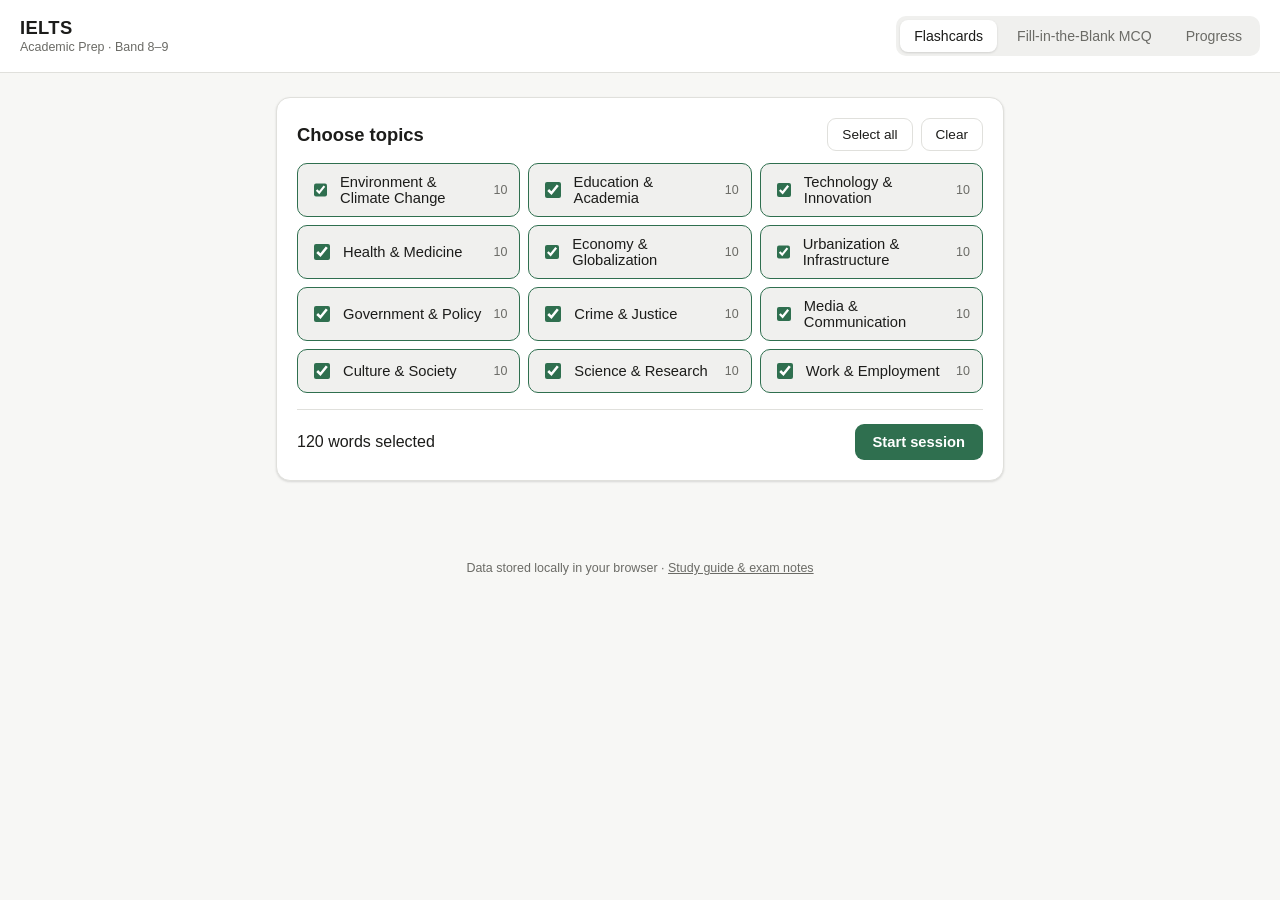
==== index.html @ 0ecea9d6 "Basic structure" ====
<!DOCTYPE html>
<html lang="en">
<head>
<meta charset="UTF-8" />
<meta name="viewport" content="width=device-width, initial-scale=1.0" />
<title>IELTS Academic Prep — Vocabulary &amp; MCQ Trainer</title>
<meta name="description" content="Flashcards and fill-in-the-blank MCQ practice for IELTS Academic vocabulary (Band 8-9)." />
<link rel="stylesheet" href="style.css" />
</head>
<body>
  <header class="topbar">
    <div class="brand">
      <span class="brand-mark">IELTS</span>
      <span class="brand-sub">Academic Prep · Band 8&ndash;9</span>
    </div>
    <nav class="mode-switch" role="tablist" aria-label="Study mode">
      <button class="mode-btn active" data-mode="flashcards" role="tab" aria-selected="true">Flashcards</button>
      <button class="mode-btn" data-mode="mcq" role="tab" aria-selected="false">Fill-in-the-Blank MCQ</button>
      <button class="mode-btn" data-mode="stats" role="tab" aria-selected="false">Progress</button>
    </nav>
  </header>

  <main id="app">

    <!-- ============ DECK PICKER (shared) ============ -->
    <section id="deck-picker" class="panel">
      <div class="panel-head">
        <h2>Choose topics</h2>
        <div class="deck-actions">
          <button id="select-all-topics" class="ghost-btn">Select all</button>
          <button id="select-none-topics" class="ghost-btn">Clear</button>
        </div>
      </div>
      <div id="topic-list" class="topic-list"></div>
      <div class="deck-summary">
        <span id="deck-count">0 words selected</span>
        <button id="start-session" class="primary-btn">Start session</button>
      </div>
    </section>

    <!-- ============ FLASHCARD MODE ============ -->
    <section id="flashcard-view" class="panel hidden">
      <div class="session-bar">
        <span id="fc-progress"></span>
        <button class="ghost-btn" id="fc-restart">Change topics</button>
      </div>
      <div class="card-stage">
        <div id="flashcard" class="flashcard" tabindex="0">
          <div class="flashcard-inner">
            <div class="flashcard-face flashcard-front">
              <span class="pos-tag" id="fc-pos"></span>
              <div class="fc-word" id="fc-word"></div>
              <span class="hint">Click card or press space to flip</span>
            </div>
            <div class="flashcard-face flashcard-back">
              <div class="fc-def" id="fc-def"></div>
              <div class="fc-example" id="fc-example"></div>
              <div class="fc-syn" id="fc-syn"></div>
            </div>
          </div>
        </div>
      </div>
      <div class="fc-controls">
        <button id="fc-dont-know" class="answer-btn wrong">✗ Still learning</button>
        <button id="fc-know" class="answer-btn right">✓ Knew it</button>
      </div>
    </section>

    <!-- ============ MCQ MODE ============ -->
    <section id="mcq-view" class="panel hidden">
      <div class="session-bar">
        <span id="mcq-progress"></span>
        <span id="mcq-score"></span>
        <button class="ghost-btn" id="mcq-restart">Change topics</button>
      </div>
      <div class="mcq-stage">
        <p class="mcq-sentence" id="mcq-sentence"></p>
        <div id="mcq-options" class="mcq-options"></div>
        <div id="mcq-feedback" class="mcq-feedback hidden"></div>
      </div>
      <div class="mcq-controls">
        <button id="mcq-next" class="primary-btn hidden">Next question →</button>
      </div>
    </section>

    <!-- ============ STATS ============ -->
    <section id="stats-view" class="panel hidden">
      <h2>Your progress</h2>
      <div id="stats-overall" class="stats-overall"></div>
      <div id="stats-topics" class="stats-topics"></div>
      <button id="reset-progress" class="ghost-btn danger">Reset all progress</button>
    </section>

    <section id="session-end" class="panel hidden">
      <h2>Session complete 🎉</h2>
      <p id="session-summary"></p>
      <button id="session-again" class="primary-btn">Study again</button>
    </section>

  </main>

  <footer class="footer">
    <span>Data stored locally in your browser · <a href="README.md">Study guide &amp; exam notes</a></span>
  </footer>

<script src="data/vocab.js"></script>
<script src="app.js"></script>
</body>
</html>
---- style.css ----
:root {
  --bg: #f7f7f5;
  --surface: #ffffff;
  --surface-2: #f0f0ee;
  --border: #e0e0dc;
  --text: #1c1c1a;
  --text-dim: #6b6b66;
  --accent: #2f6f4f;
  --accent-contrast: #ffffff;
  --wrong: #b34242;
  --right: #2f6f4f;
  --shadow: 0 1px 3px rgba(0,0,0,0.08), 0 1px 2px rgba(0,0,0,0.06);
}

@media (prefers-color-scheme: dark) {
  :root {
    --bg: #16171a;
    --surface: #1f2023;
    --surface-2: #26282c;
    --border: #34363a;
    --text: #eaeaea;
    --text-dim: #9a9a9a;
    --accent: #5fbf8b;
    --accent-contrast: #0d1410;
    --wrong: #e07a7a;
    --right: #5fbf8b;
    --shadow: 0 1px 3px rgba(0,0,0,0.4), 0 1px 2px rgba(0,0,0,0.3);
  }
}

* { box-sizing: border-box; }

html, body {
  margin: 0;
  padding: 0;
  background: var(--bg);
  color: var(--text);
  font-family: -apple-system, BlinkMacSystemFont, "Segoe UI", Roboto, Helvetica, Arial, sans-serif;
}

.hidden { display: none !important; }

.topbar {
  display: flex;
  flex-wrap: wrap;
  align-items: center;
  justify-content: space-between;
  gap: 12px;
  padding: 16px 20px;
  border-bottom: 1px solid var(--border);
  background: var(--surface);
  position: sticky;
  top: 0;
  z-index: 10;
}

.brand { display: flex; flex-direction: column; line-height: 1.2; }
.brand-mark { font-weight: 700; font-size: 1.15rem; letter-spacing: 0.02em; }
.brand-sub { font-size: 0.78rem; color: var(--text-dim); }

.mode-switch {
  display: flex;
  gap: 6px;
  background: var(--surface-2);
  padding: 4px;
  border-radius: 10px;
}

.mode-btn {
  border: none;
  background: transparent;
  color: var(--text-dim);
  padding: 8px 14px;
  border-radius: 8px;
  font-size: 0.88rem;
  cursor: pointer;
  font-weight: 500;
}

.mode-btn.active {
  background: var(--surface);
  color: var(--text);
  box-shadow: var(--shadow);
}

#app {
  max-width: 760px;
  margin: 0 auto;
  padding: 24px 16px 60px;
}

.panel {
  background: var(--surface);
  border: 1px solid var(--border);
  border-radius: 14px;
  padding: 20px;
  box-shadow: var(--shadow);
}

.panel-head {
  display: flex;
  justify-content: space-between;
  align-items: center;
  margin-bottom: 12px;
  flex-wrap: wrap;
  gap: 10px;
}

.panel h2 { margin: 0; font-size: 1.15rem; }

.deck-actions { display: flex; gap: 8px; }

.topic-list {
  display: grid;
  grid-template-columns: repeat(auto-fill, minmax(220px, 1fr));
  gap: 8px;
  margin-bottom: 16px;
}

.topic-item {
  display: flex;
  align-items: center;
  gap: 10px;
  padding: 10px 12px;
  background: var(--surface-2);
  border-radius: 10px;
  cursor: pointer;
  border: 1px solid transparent;
}

.topic-item.checked { border-color: var(--accent); }

.topic-item input { accent-color: var(--accent); width: 16px; height: 16px; }

.topic-name { font-weight: 500; font-size: 0.92rem; }
.topic-count { color: var(--text-dim); font-size: 0.78rem; margin-left: auto; }

.deck-summary {
  display: flex;
  justify-content: space-between;
  align-items: center;
  border-top: 1px solid var(--border);
  padding-top: 14px;
  flex-wrap: wrap;
  gap: 10px;
}

button { font-family: inherit; }

.primary-btn {
  background: var(--accent);
  color: var(--accent-contrast);
  border: none;
  padding: 10px 18px;
  border-radius: 9px;
  font-weight: 600;
  cursor: pointer;
  font-size: 0.92rem;
}

.primary-btn:disabled { opacity: 0.4; cursor: not-allowed; }

.ghost-btn {
  background: transparent;
  border: 1px solid var(--border);
  color: var(--text);
  padding: 8px 14px;
  border-radius: 9px;
  cursor: pointer;
  font-size: 0.85rem;
}

.ghost-btn.danger { color: var(--wrong); border-color: var(--wrong); }

.session-bar {
  display: flex;
  justify-content: space-between;
  align-items: center;
  margin-bottom: 18px;
  color: var(--text-dim);
  font-size: 0.85rem;
  flex-wrap: wrap;
  gap: 8px;
}

/* Flashcards */
.card-stage { display: flex; justify-content: center; margin: 10px 0 26px; perspective: 1200px; }

.flashcard {
  width: 100%;
  max-width: 480px;
  height: 280px;
  cursor: pointer;
  outline: none;
}

.flashcard-inner {
  position: relative;
  width: 100%;
  height: 100%;
  transition: transform 0.5s;
  transform-style: preserve-3d;
}

.flashcard.flipped .flashcard-inner { transform: rotateY(180deg); }

.flashcard-face {
  position: absolute;
  inset: 0;
  backface-visibility: hidden;
  border-radius: 16px;
  border: 1px solid var(--border);
  background: var(--surface-2);
  display: flex;
  flex-direction: column;
  align-items: center;
  justify-content: center;
  text-align: center;
  padding: 24px;
}

.flashcard-back { transform: rotateY(180deg); justify-content: flex-start; padding-top: 34px; gap: 12px; }

.pos-tag {
  font-size: 0.72rem;
  text-transform: uppercase;
  letter-spacing: 0.06em;
  color: var(--accent);
  font-weight: 700;
  margin-bottom: 10px;
}

.fc-word { font-size: 2rem; font-weight: 700; }

.hint { position: absolute; bottom: 16px; font-size: 0.75rem; color: var(--text-dim); }

.fc-def { font-size: 1.05rem; font-weight: 600; }
.fc-example { font-size: 0.95rem; color: var(--text-dim); font-style: italic; }
.fc-syn { font-size: 0.85rem; color: var(--accent); }

.fc-controls { display: flex; gap: 12px; justify-content: center; }

.answer-btn {
  border: none;
  padding: 12px 22px;
  border-radius: 10px;
  font-weight: 600;
  cursor: pointer;
  font-size: 0.92rem;
  flex: 1;
  max-width: 220px;
}

.answer-btn.right { background: var(--right); color: var(--accent-contrast); }
.answer-btn.wrong { background: transparent; border: 1.5px solid var(--wrong); color: var(--wrong); }

/* MCQ */
.mcq-sentence { font-size: 1.15rem; line-height: 1.6; margin-bottom: 20px; }
.mcq-sentence .blank { font-weight: 700; color: var(--accent); border-bottom: 2px dashed var(--accent); padding: 0 4px; }

.mcq-options { display: grid; gap: 10px; margin-bottom: 16px; }

.mcq-option {
  text-align: left;
  padding: 12px 16px;
  border-radius: 10px;
  border: 1px solid var(--border);
  background: var(--surface-2);
  cursor: pointer;
  font-size: 0.95rem;
  display: flex;
  gap: 10px;
}

.mcq-option .opt-key { color: var(--text-dim); font-weight: 700; }

.mcq-option:hover { border-color: var(--accent); }
.mcq-option.correct { background: color-mix(in srgb, var(--right) 18%, var(--surface)); border-color: var(--right); }
.mcq-option.incorrect { background: color-mix(in srgb, var(--wrong) 18%, var(--surface)); border-color: var(--wrong); }
.mcq-option:disabled { cursor: default; }

.mcq-feedback { padding: 12px 14px; border-radius: 10px; background: var(--surface-2); font-size: 0.9rem; }

.mcq-controls { display: flex; justify-content: flex-end; }

/* Stats */
.stats-overall { display: flex; gap: 20px; margin-bottom: 20px; flex-wrap: wrap; }
.stat-box { background: var(--surface-2); border-radius: 12px; padding: 14px 18px; min-width: 120px; }
.stat-box .num { font-size: 1.6rem; font-weight: 700; }
.stat-box .label { font-size: 0.78rem; color: var(--text-dim); }

.stats-topics { display: flex; flex-direction: column; gap: 10px; margin-bottom: 18px; }
.stat-row { display: flex; align-items: center; gap: 12px; }
.stat-row .name { width: 200px; font-size: 0.85rem; flex-shrink: 0; }
.stat-row .bar-track { flex: 1; height: 8px; background: var(--surface-2); border-radius: 6px; overflow: hidden; }
.stat-row .bar-fill { height: 100%; background: var(--accent); }
.stat-row .frac { font-size: 0.78rem; color: var(--text-dim); width: 56px; text-align: right; }

.footer {
  text-align: center;
  padding: 20px;
  color: var(--text-dim);
  font-size: 0.78rem;
}
.footer a { color: var(--text-dim); }

@media (max-width: 480px) {
  .topbar { flex-direction: column; align-items: flex-start; }
  .stat-row .name { width: 130px; }
}
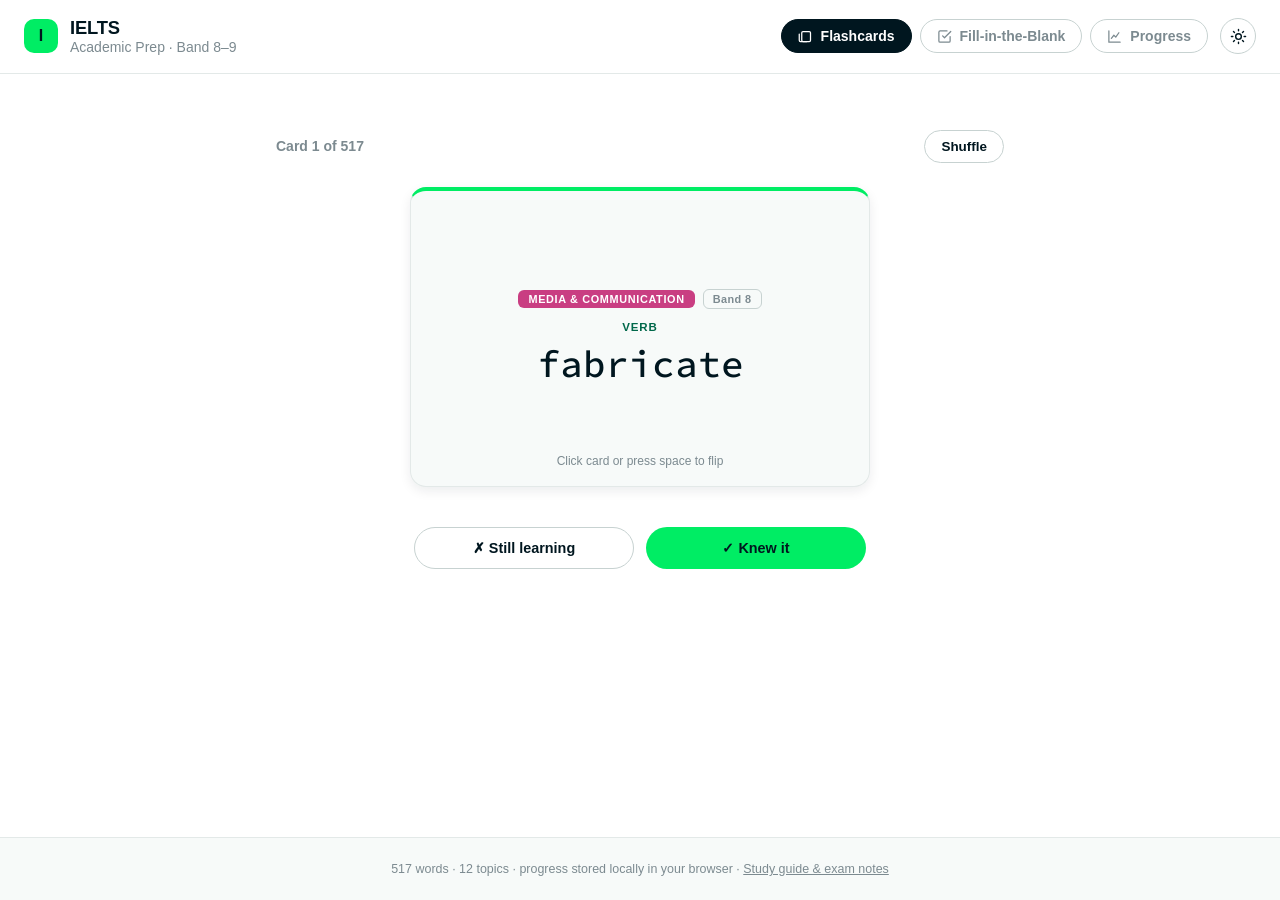
==== commit afc56c0f: "Redesign study UI with light/dark theming, expand word bank to 517 entries" ====
--- a/index.html
+++ b/index.html
@@ -5,49 +5,67 @@
 <meta name="viewport" content="width=device-width, initial-scale=1.0" />
 <title>IELTS Academic Prep — Vocabulary &amp; MCQ Trainer</title>
 <meta name="description" content="Flashcards and fill-in-the-blank MCQ practice for IELTS Academic vocabulary (Band 8-9)." />
+<link rel="preconnect" href="https://fonts.googleapis.com" />
+<link rel="preconnect" href="https://fonts.gstatic.com" crossorigin />
+<link href="https://fonts.googleapis.com/css2?family=Source+Code+Pro:wght@500&display=swap" rel="stylesheet" />
 <link rel="stylesheet" href="style.css" />
+<script>
+  // Applied before first paint to avoid a flash of the wrong theme.
+  (function () {
+    try {
+      var t = localStorage.getItem("ielts_theme");
+      if (t === "light" || t === "dark") document.documentElement.setAttribute("data-theme", t);
+    } catch (e) {}
+  })();
+</script>
 </head>
 <body>
   <header class="topbar">
     <div class="brand">
-      <span class="brand-mark">IELTS</span>
-      <span class="brand-sub">Academic Prep · Band 8&ndash;9</span>
+      <span class="logo-mark" aria-hidden="true">I</span>
+      <div class="brand-text">
+        <span class="brand-mark">IELTS</span>
+        <span class="brand-sub">Academic Prep · Band 8&ndash;9</span>
+      </div>
     </div>
-    <nav class="mode-switch" role="tablist" aria-label="Study mode">
-      <button class="mode-btn active" data-mode="flashcards" role="tab" aria-selected="true">Flashcards</button>
-      <button class="mode-btn" data-mode="mcq" role="tab" aria-selected="false">Fill-in-the-Blank MCQ</button>
-      <button class="mode-btn" data-mode="stats" role="tab" aria-selected="false">Progress</button>
-    </nav>
+    <div class="topbar-actions">
+      <nav class="mode-switch" role="tablist" aria-label="Study mode">
+        <button class="mode-btn active" data-mode="flashcards" role="tab" aria-selected="true">
+          <svg class="mode-icon" viewBox="0 0 24 24" fill="none" stroke="currentColor" stroke-width="2" stroke-linecap="round" stroke-linejoin="round" aria-hidden="true"><rect x="6" y="4" width="14" height="16" rx="2"/><path d="M2 8v10a2 2 0 0 0 2 2h10"/></svg>
+          <span>Flashcards</span>
+        </button>
+        <button class="mode-btn" data-mode="mcq" role="tab" aria-selected="false">
+          <svg class="mode-icon" viewBox="0 0 24 24" fill="none" stroke="currentColor" stroke-width="2" stroke-linecap="round" stroke-linejoin="round" aria-hidden="true"><path d="M9 11l3 3L22 4"/><path d="M21 12v7a2 2 0 0 1-2 2H5a2 2 0 0 1-2-2V5a2 2 0 0 1 2-2h11"/></svg>
+          <span>Fill-in-the-Blank</span>
+        </button>
+        <button class="mode-btn" data-mode="stats" role="tab" aria-selected="false">
+          <svg class="mode-icon" viewBox="0 0 24 24" fill="none" stroke="currentColor" stroke-width="2" stroke-linecap="round" stroke-linejoin="round" aria-hidden="true"><path d="M3 3v18h18"/><path d="M7 15l4-5 3 3 5-7"/></svg>
+          <span>Progress</span>
+        </button>
+      </nav>
+      <button id="theme-toggle" class="icon-btn theme-toggle" type="button" aria-label="Switch to dark theme" aria-pressed="false">
+        <svg class="icon-sun" viewBox="0 0 24 24" fill="none" stroke="currentColor" stroke-width="2" stroke-linecap="round" stroke-linejoin="round" aria-hidden="true"><circle cx="12" cy="12" r="4"/><path d="M12 2v2M12 20v2M4.93 4.93l1.41 1.41M17.66 17.66l1.41 1.41M2 12h2M20 12h2M6.34 17.66l-1.41 1.41M19.07 4.93l-1.41 1.41"/></svg>
+        <svg class="icon-moon" viewBox="0 0 24 24" fill="none" stroke="currentColor" stroke-width="2" stroke-linecap="round" stroke-linejoin="round" aria-hidden="true"><path d="M21 12.79A9 9 0 1 1 11.21 3 7 7 0 0 0 21 12.79z"/></svg>
+      </button>
+    </div>
   </header>
 
   <main id="app">
-
-    <!-- ============ DECK PICKER (shared) ============ -->
-    <section id="deck-picker" class="panel">
-      <div class="panel-head">
-        <h2>Choose topics</h2>
-        <div class="deck-actions">
-          <button id="select-all-topics" class="ghost-btn">Select all</button>
-          <button id="select-none-topics" class="ghost-btn">Clear</button>
-        </div>
-      </div>
-      <div id="topic-list" class="topic-list"></div>
-      <div class="deck-summary">
-        <span id="deck-count">0 words selected</span>
-        <button id="start-session" class="primary-btn">Start session</button>
-      </div>
-    </section>
 
     <!-- ============ FLASHCARD MODE ============ -->
     <section id="flashcard-view" class="panel hidden">
       <div class="session-bar">
         <span id="fc-progress"></span>
-        <button class="ghost-btn" id="fc-restart">Change topics</button>
+        <button class="ghost-btn" id="fc-restart">Shuffle</button>
       </div>
       <div class="card-stage">
-        <div id="flashcard" class="flashcard" tabindex="0">
+        <div id="flashcard" class="flashcard" tabindex="0" role="button" aria-pressed="false" aria-label="Flip flashcard">
           <div class="flashcard-inner">
             <div class="flashcard-face flashcard-front">
+              <div class="card-tags">
+                <span class="topic-chip" id="fc-topic"></span>
+                <span class="difficulty-badge" id="fc-difficulty"></span>
+              </div>
               <span class="pos-tag" id="fc-pos"></span>
               <div class="fc-word" id="fc-word"></div>
               <span class="hint">Click card or press space to flip</span>
@@ -55,7 +73,7 @@
             <div class="flashcard-face flashcard-back">
               <div class="fc-def" id="fc-def"></div>
               <div class="fc-example" id="fc-example"></div>
-              <div class="fc-syn" id="fc-syn"></div>
+              <div class="fc-syn-list" id="fc-syn"></div>
             </div>
           </div>
         </div>
@@ -71,9 +89,13 @@
       <div class="session-bar">
         <span id="mcq-progress"></span>
         <span id="mcq-score"></span>
-        <button class="ghost-btn" id="mcq-restart">Change topics</button>
+        <button class="ghost-btn" id="mcq-restart">Shuffle</button>
       </div>
       <div class="mcq-stage">
+        <div class="card-tags">
+          <span class="topic-chip" id="mcq-topic"></span>
+          <span class="difficulty-badge" id="mcq-difficulty"></span>
+        </div>
         <p class="mcq-sentence" id="mcq-sentence"></p>
         <div id="mcq-options" class="mcq-options"></div>
         <div id="mcq-feedback" class="mcq-feedback hidden"></div>
@@ -85,13 +107,18 @@
 
     <!-- ============ STATS ============ -->
     <section id="stats-view" class="panel hidden">
+      <span class="eyebrow">Study progress</span>
       <h2>Your progress</h2>
       <div id="stats-overall" class="stats-overall"></div>
+      <h3 class="subheading">By topic</h3>
       <div id="stats-topics" class="stats-topics"></div>
+      <h3 class="subheading">By difficulty</h3>
+      <div id="stats-difficulty" class="stats-topics"></div>
       <button id="reset-progress" class="ghost-btn danger">Reset all progress</button>
     </section>
 
     <section id="session-end" class="panel hidden">
+      <span class="eyebrow">Results</span>
       <h2>Session complete 🎉</h2>
       <p id="session-summary"></p>
       <button id="session-again" class="primary-btn">Study again</button>
@@ -100,7 +127,7 @@
   </main>
 
   <footer class="footer">
-    <span>Data stored locally in your browser · <a href="README.md">Study guide &amp; exam notes</a></span>
+    <span>517 words · 12 topics · progress stored locally in your browser · <a href="guide.html">Study guide &amp; exam notes</a></span>
   </footer>
 
 <script src="data/vocab.js"></script>
--- a/style.css
+++ b/style.css
@@ -1,195 +1,402 @@
+/* ==========================================================================
+   Design tokens — adapted from DESIGN.md (MongoDB-derived design system).
+   Euclid Circular A is not available under license, so the documented
+   fallback stack (system sans) is used as the primary UI font, exactly as
+   DESIGN.md specifies for that case. Source Code Pro (the doc's monospace)
+   is loaded for the flashcard's "code mockup" word display.
+   Category accent colors (purple/orange/pink/blue) are darkened from the
+   doc's implied hues to clear 4.5:1 contrast with the white text the system
+   pairs them with — DESIGN.md doesn't give literal hex values, only tokens.
+   The error/incorrect state has no documented equivalent (a "Known Gap" in
+   the source doc); a small dedicated pair was added, consistent in weight
+   with the rest of the semantic colors.
+   ========================================================================== */
+
 :root {
-  --bg: #f7f7f5;
-  --surface: #ffffff;
-  --surface-2: #f0f0ee;
-  --border: #e0e0dc;
-  --text: #1c1c1a;
-  --text-dim: #6b6b66;
-  --accent: #2f6f4f;
-  --accent-contrast: #ffffff;
-  --wrong: #b34242;
-  --right: #2f6f4f;
-  --shadow: 0 1px 3px rgba(0,0,0,0.08), 0 1px 2px rgba(0,0,0,0.06);
-}
-
+  --canvas: #ffffff;
+  --surface: #f7faf9;
+  --surface-soft: #eef3f2;
+  --surface-feature: #e3fbf0;
+  --hairline: #e3e9e8;
+  --hairline-strong: #c7d2d1;
+
+  --ink: #00161f;
+  --ink-contrast: #ffffff;
+  --charcoal: #1c2b31;
+  --slate: #526169;
+  --steel: #7c8a90;
+
+  --brand-green: #00ed64;
+  --brand-green-dark: #00684a;
+  --brand-green-soft: #dffbea;
+  --on-primary: #00161f;
+
+  --on-dark: #ffffff;
+
+  --accent-purple: #7440e0;
+  --accent-orange: #c2481d;
+  --accent-pink: #c93e82;
+  --accent-blue: #1e63d6;
+
+  --error-bg: #fdeae7;
+  --error-text: #b23b2e;
+
+  --shadow-2: 0 4px 12px rgba(0, 30, 43, 0.08);
+
+  /* 8-point spacing scale */
+  --sp-1: 4px;
+  --sp-2: 8px;
+  --sp-3: 12px;
+  --sp-4: 16px;
+  --sp-5: 24px;
+  --sp-6: 32px;
+  --sp-7: 40px;
+  --sp-8: 48px;
+  --sp-9: 64px;
+
+  /* Type scale, adapted from DESIGN.md's marketing scale down to app density */
+  --fs-display: clamp(1.9rem, 4vw, 2.35rem);
+  --fs-h1: 1.5rem;
+  --fs-body: 1rem;
+  --fs-body-sm: 0.875rem;
+  --fs-micro: 0.7rem;
+
+  --ease: 160ms ease;
+}
+
+/* Dark tokens apply when the OS prefers dark AND the user hasn't explicitly
+   chosen light via the in-page toggle, OR when the user has explicitly
+   chosen dark regardless of OS preference. */
 @media (prefers-color-scheme: dark) {
-  :root {
-    --bg: #16171a;
-    --surface: #1f2023;
-    --surface-2: #26282c;
-    --border: #34363a;
-    --text: #eaeaea;
-    --text-dim: #9a9a9a;
-    --accent: #5fbf8b;
-    --accent-contrast: #0d1410;
-    --wrong: #e07a7a;
-    --right: #5fbf8b;
-    --shadow: 0 1px 3px rgba(0,0,0,0.4), 0 1px 2px rgba(0,0,0,0.3);
+  :root:not([data-theme="light"]) {
+    --canvas: #001e2b;
+    --surface: #0a2e33;
+    --surface-soft: #123c3e;
+    --surface-feature: rgba(0, 237, 100, 0.14);
+    --hairline: rgba(255, 255, 255, 0.12);
+    --hairline-strong: rgba(255, 255, 255, 0.26);
+
+    --ink: #ffffff;
+    --ink-contrast: #00161f;
+    --charcoal: rgba(255, 255, 255, 0.92);
+    --slate: rgba(255, 255, 255, 0.74);
+    --steel: rgba(255, 255, 255, 0.56);
+
+    --brand-green-dark: #4fe39b;
+    --brand-green-soft: rgba(0, 237, 100, 0.16);
+
+    --error-bg: rgba(255, 90, 70, 0.16);
+    --error-text: #ff9686;
+
+    --shadow-2: 0 4px 14px rgba(0, 0, 0, 0.35);
   }
 }
 
+:root[data-theme="dark"] {
+  --canvas: #001e2b;
+  --surface: #0a2e33;
+  --surface-soft: #123c3e;
+  --surface-feature: rgba(0, 237, 100, 0.14);
+  --hairline: rgba(255, 255, 255, 0.12);
+  --hairline-strong: rgba(255, 255, 255, 0.26);
+
+  --ink: #ffffff;
+  --ink-contrast: #00161f;
+  --charcoal: rgba(255, 255, 255, 0.92);
+  --slate: rgba(255, 255, 255, 0.74);
+  --steel: rgba(255, 255, 255, 0.56);
+
+  --brand-green-dark: #4fe39b;
+  --brand-green-soft: rgba(0, 237, 100, 0.16);
+
+  --error-bg: rgba(255, 90, 70, 0.16);
+  --error-text: #ff9686;
+
+  --shadow-2: 0 4px 14px rgba(0, 0, 0, 0.35);
+}
+
 * { box-sizing: border-box; }
+
+/* ---------- Accessibility: visible keyboard focus everywhere ---------- */
+:focus-visible {
+  outline: 2px solid var(--brand-green-dark);
+  outline-offset: 2px;
+  border-radius: 4px;
+}
+.flashcard:focus-visible { outline-offset: 4px; }
 
 html, body {
   margin: 0;
   padding: 0;
-  background: var(--bg);
-  color: var(--text);
-  font-family: -apple-system, BlinkMacSystemFont, "Segoe UI", Roboto, Helvetica, Arial, sans-serif;
+  background: var(--canvas);
+  color: var(--ink);
+  font-family: -apple-system, BlinkMacSystemFont, "Segoe UI", Roboto, sans-serif;
+  font-size: var(--fs-body);
+}
+
+body {
+  min-height: 100vh;
+  display: flex;
+  flex-direction: column;
 }
 
 .hidden { display: none !important; }
 
+/* ---------- Eyebrow label (micro-uppercase) ---------- */
+.eyebrow {
+  display: block;
+  font-size: var(--fs-micro);
+  font-weight: 700;
+  text-transform: uppercase;
+  letter-spacing: 0.08em;
+  color: var(--brand-green-dark);
+  margin-bottom: var(--sp-2);
+}
+
+/* ---------- Top nav ---------- */
 .topbar {
-  display: flex;
-  flex-wrap: wrap;
-  align-items: center;
-  justify-content: space-between;
-  gap: 12px;
-  padding: 16px 20px;
-  border-bottom: 1px solid var(--border);
-  background: var(--surface);
   position: sticky;
   top: 0;
   z-index: 10;
-}
-
-.brand { display: flex; flex-direction: column; line-height: 1.2; }
-.brand-mark { font-weight: 700; font-size: 1.15rem; letter-spacing: 0.02em; }
-.brand-sub { font-size: 0.78rem; color: var(--text-dim); }
-
+  display: flex;
+  flex-wrap: wrap;
+  align-items: center;
+  justify-content: space-between;
+  gap: var(--sp-4);
+  padding: var(--sp-4) var(--sp-5);
+  background: var(--canvas);
+  border-bottom: 1px solid var(--hairline);
+}
+
+.brand { display: flex; align-items: center; gap: var(--sp-3); }
+
+.logo-mark {
+  flex-shrink: 0;
+  width: 34px;
+  height: 34px;
+  border-radius: 10px;
+  background: var(--brand-green);
+  color: var(--on-primary);
+  display: flex;
+  align-items: center;
+  justify-content: center;
+  font-weight: 700;
+  font-size: 1rem;
+}
+
+.brand-text { display: flex; flex-direction: column; line-height: 1.25; }
+.brand-mark { font-size: 1.15rem; font-weight: 700; letter-spacing: -0.2px; }
+.brand-sub { font-size: var(--fs-body-sm); color: var(--steel); }
+
+.topbar-actions { display: flex; align-items: center; gap: var(--sp-3); }
+
+/* ---------- Theme toggle ---------- */
+.icon-btn {
+  flex-shrink: 0;
+  width: 36px;
+  height: 36px;
+  border-radius: 9999px;
+  border: 1px solid var(--hairline-strong);
+  background: transparent;
+  color: var(--ink);
+  display: flex;
+  align-items: center;
+  justify-content: center;
+  cursor: pointer;
+  transition: background var(--ease);
+}
+.icon-btn:active { background: var(--surface-soft); }
+.icon-btn svg { width: 17px; height: 17px; }
+
+.theme-toggle .icon-moon { display: none; }
+:root[data-theme="dark"] .theme-toggle .icon-sun { display: none; }
+:root[data-theme="dark"] .theme-toggle .icon-moon { display: block; }
+@media (prefers-color-scheme: dark) {
+  :root:not([data-theme="light"]) .theme-toggle .icon-sun { display: none; }
+  :root:not([data-theme="light"]) .theme-toggle .icon-moon { display: block; }
+}
+
+/* pill-tab / pill-tab-active */
 .mode-switch {
   display: flex;
-  gap: 6px;
-  background: var(--surface-2);
-  padding: 4px;
-  border-radius: 10px;
-}
+  gap: var(--sp-2);
+  max-width: 100%;
+  overflow-x: auto;
+  scrollbar-width: none;
+}
+.mode-switch::-webkit-scrollbar { display: none; }
 
 .mode-btn {
+  display: inline-flex;
+  align-items: center;
+  gap: var(--sp-2);
+  border: 1px solid var(--hairline-strong);
+  background: transparent;
+  color: var(--steel);
+  padding: var(--sp-2) var(--sp-4);
+  border-radius: 9999px;
+  font-size: var(--fs-body-sm);
+  font-weight: 600;
+  cursor: pointer;
+  font-family: inherit;
+  white-space: nowrap;
+  flex-shrink: 0;
+  transition: background var(--ease), color var(--ease), border-color var(--ease);
+}
+
+.mode-icon { width: 15px; height: 15px; flex-shrink: 0; }
+
+.mode-btn.active {
+  background: var(--ink);
+  color: var(--ink-contrast);
+  border-color: var(--ink);
+}
+.mode-btn:active { opacity: 0.85; }
+
+#app {
+  flex: 1 0 auto;
+  width: 100%;
+  max-width: 760px;
+  margin: 0 auto;
+  padding: var(--sp-6) var(--sp-4) var(--sp-9);
+}
+
+/* ---------- card-base (Level 0: flat, hairline border, no shadow —
+   DESIGN.md reserves shadow for "code mockup" elevation, not documentation
+   surfaces, so the outer panel stays flat; only the flashcard itself is
+   elevated. Avoids stacking border+shadow chrome inside more border+shadow
+   chrome.) ---------- */
+.panel {
+  background: var(--canvas);
+  border: 1px solid var(--hairline);
+  border-radius: 12px;
+  padding: var(--sp-6);
+}
+
+.panel h2 { margin: 0 0 var(--sp-5); font-size: var(--fs-h1); font-weight: 600; letter-spacing: -0.3px; }
+
+/* The flashcard is already a fully-styled card (its own shadow, its own
+   surface color) — wrapping it in another bordered .panel is a card inside
+   a card. Strip the outer chrome for this view specifically and let the
+   flashcard be the only "card" on screen. */
+#flashcard-view {
   border: none;
   background: transparent;
-  color: var(--text-dim);
-  padding: 8px 14px;
-  border-radius: 8px;
-  font-size: 0.88rem;
-  cursor: pointer;
-  font-weight: 500;
-}
-
-.mode-btn.active {
-  background: var(--surface);
-  color: var(--text);
-  box-shadow: var(--shadow);
-}
-
-#app {
-  max-width: 760px;
-  margin: 0 auto;
-  padding: 24px 16px 60px;
-}
-
-.panel {
-  background: var(--surface);
-  border: 1px solid var(--border);
-  border-radius: 14px;
-  padding: 20px;
-  box-shadow: var(--shadow);
-}
-
-.panel-head {
-  display: flex;
-  justify-content: space-between;
-  align-items: center;
-  margin-bottom: 12px;
-  flex-wrap: wrap;
-  gap: 10px;
-}
-
-.panel h2 { margin: 0; font-size: 1.15rem; }
-
-.deck-actions { display: flex; gap: 8px; }
-
-.topic-list {
-  display: grid;
-  grid-template-columns: repeat(auto-fill, minmax(220px, 1fr));
-  gap: 8px;
-  margin-bottom: 16px;
-}
-
-.topic-item {
-  display: flex;
-  align-items: center;
-  gap: 10px;
-  padding: 10px 12px;
-  background: var(--surface-2);
-  border-radius: 10px;
-  cursor: pointer;
-  border: 1px solid transparent;
-}
-
-.topic-item.checked { border-color: var(--accent); }
-
-.topic-item input { accent-color: var(--accent); width: 16px; height: 16px; }
-
-.topic-name { font-weight: 500; font-size: 0.92rem; }
-.topic-count { color: var(--text-dim); font-size: 0.78rem; margin-left: auto; }
-
-.deck-summary {
-  display: flex;
-  justify-content: space-between;
-  align-items: center;
-  border-top: 1px solid var(--border);
-  padding-top: 14px;
-  flex-wrap: wrap;
-  gap: 10px;
-}
-
-button { font-family: inherit; }
-
+  padding: var(--sp-5) 0 0;
+}
+
+/* Buttons don't inherit color from the page by default in most browsers
+   (they fall back to a fixed system color) — inherit explicitly so a button
+   never silently renders black-on-dark if a specific rule forgets to set
+   its own color. */
+button { font-family: inherit; color: inherit; }
+
+/* button-primary */
 .primary-btn {
-  background: var(--accent);
-  color: var(--accent-contrast);
+  background: var(--brand-green);
+  color: var(--on-primary);
   border: none;
-  padding: 10px 18px;
-  border-radius: 9px;
-  font-weight: 600;
-  cursor: pointer;
-  font-size: 0.92rem;
-}
-
+  padding: var(--sp-3) var(--sp-5);
+  border-radius: 9999px;
+  font-weight: 600;
+  font-size: var(--fs-body-sm);
+  cursor: pointer;
+  transition: background var(--ease);
+}
+.primary-btn:active { background: var(--brand-green-dark); color: var(--on-dark); }
 .primary-btn:disabled { opacity: 0.4; cursor: not-allowed; }
 
+/* button-secondary */
 .ghost-btn {
   background: transparent;
-  border: 1px solid var(--border);
-  color: var(--text);
-  padding: 8px 14px;
-  border-radius: 9px;
-  cursor: pointer;
-  font-size: 0.85rem;
-}
-
-.ghost-btn.danger { color: var(--wrong); border-color: var(--wrong); }
+  border: 1px solid var(--hairline-strong);
+  color: var(--ink);
+  padding: var(--sp-2) var(--sp-4);
+  border-radius: 9999px;
+  cursor: pointer;
+  font-size: 0.84rem;
+  font-weight: 600;
+  transition: background var(--ease);
+}
+.ghost-btn:active { background: var(--surface-soft); }
+.ghost-btn.danger { color: var(--error-text); border-color: var(--error-text); }
 
 .session-bar {
   display: flex;
   justify-content: space-between;
   align-items: center;
-  margin-bottom: 18px;
-  color: var(--text-dim);
-  font-size: 0.85rem;
+  margin-bottom: var(--sp-5);
+  color: var(--steel);
+  font-size: var(--fs-body-sm);
+  font-weight: 600;
   flex-wrap: wrap;
-  gap: 8px;
-}
-
-/* Flashcards */
-.card-stage { display: flex; justify-content: center; margin: 10px 0 26px; perspective: 1200px; }
+  gap: var(--sp-2);
+}
+
+/* ---------- Category-tag badges ---------- */
+.topic-chip {
+  display: inline-block;
+  font-size: 0.68rem;
+  font-weight: 600;
+  text-transform: uppercase;
+  letter-spacing: 0.06em;
+  padding: 3px 10px;
+  border-radius: 6px;
+  margin-bottom: var(--sp-3);
+  color: var(--on-dark);
+}
+.topic-chip.accent-purple { background: var(--accent-purple); }
+.topic-chip.accent-orange { background: var(--accent-orange); }
+.topic-chip.accent-pink   { background: var(--accent-pink); }
+.topic-chip.accent-blue   { background: var(--accent-blue); }
+
+/* ---------- Difficulty badge ---------- */
+.card-tags {
+  display: flex;
+  flex-wrap: wrap;
+  align-items: center;
+  gap: var(--sp-2);
+  margin-bottom: var(--sp-3);
+}
+.card-tags .topic-chip { margin-bottom: 0; }
+
+.difficulty-badge {
+  display: inline-flex;
+  align-items: center;
+  font-size: 0.68rem;
+  font-weight: 700;
+  letter-spacing: 0.04em;
+  padding: 3px 9px;
+  border-radius: 6px;
+  border: 1px solid var(--hairline-strong);
+  color: var(--steel);
+}
+.difficulty-badge.band-9 {
+  border-color: var(--brand-green);
+  color: var(--brand-green-dark);
+  background: var(--brand-green-soft);
+}
+
+.subheading {
+  font-size: 0.95rem;
+  font-weight: 700;
+  margin: var(--sp-6) 0 var(--sp-3);
+  color: var(--charcoal);
+}
+
+/* ==========================================================================
+   Flashcards — front (word) and back (definition) both use the page's theme
+   tokens, so the card fully respects the light/dark toggle instead of
+   hardcoding one face dark and the other light. They're told apart by a
+   colored top accent (green on the question side, neutral on the answer
+   side) rather than an inverted color scheme.
+   ========================================================================== */
+.card-stage { display: flex; justify-content: center; margin: var(--sp-2) 0 var(--sp-7); perspective: 1400px; }
 
 .flashcard {
   width: 100%;
-  max-width: 480px;
-  height: 280px;
+  max-width: 460px;
+  height: 300px;
   cursor: pointer;
   outline: none;
 }
@@ -198,7 +405,7 @@
   position: relative;
   width: 100%;
   height: 100%;
-  transition: transform 0.5s;
+  transition: transform 0.45s ease;
   transform-style: preserve-3d;
 }
 
@@ -209,102 +416,180 @@
   inset: 0;
   backface-visibility: hidden;
   border-radius: 16px;
-  border: 1px solid var(--border);
-  background: var(--surface-2);
+  border: 1px solid var(--hairline);
   display: flex;
   flex-direction: column;
   align-items: center;
   justify-content: center;
   text-align: center;
-  padding: 24px;
-}
-
-.flashcard-back { transform: rotateY(180deg); justify-content: flex-start; padding-top: 34px; gap: 12px; }
+  padding: var(--sp-6);
+  box-shadow: var(--shadow-2);
+  background: var(--canvas);
+  color: var(--ink);
+}
+
+.flashcard-front {
+  background: var(--surface);
+  border-top: 4px solid var(--brand-green);
+}
+
+.flashcard-back {
+  transform: rotateY(180deg);
+  justify-content: flex-start;
+  padding-top: var(--sp-7);
+  gap: var(--sp-3);
+  border-top: 4px solid var(--hairline-strong);
+}
 
 .pos-tag {
   font-size: 0.72rem;
   text-transform: uppercase;
-  letter-spacing: 0.06em;
-  color: var(--accent);
-  font-weight: 700;
-  margin-bottom: 10px;
-}
-
-.fc-word { font-size: 2rem; font-weight: 700; }
-
-.hint { position: absolute; bottom: 16px; font-size: 0.75rem; color: var(--text-dim); }
+  letter-spacing: 0.08em;
+  color: var(--brand-green-dark);
+  font-weight: 600;
+  margin-bottom: var(--sp-2);
+}
+
+.fc-word {
+  font-family: "Source Code Pro", "SF Mono", Menlo, Consolas, monospace;
+  font-size: var(--fs-display);
+  font-weight: 500;
+  line-height: 1.2;
+  word-break: break-word;
+}
+
+.hint { position: absolute; bottom: 18px; font-size: 0.75rem; color: var(--steel); }
 
 .fc-def { font-size: 1.05rem; font-weight: 600; }
-.fc-example { font-size: 0.95rem; color: var(--text-dim); font-style: italic; }
-.fc-syn { font-size: 0.85rem; color: var(--accent); }
-
-.fc-controls { display: flex; gap: 12px; justify-content: center; }
+.fc-example { font-size: 0.92rem; color: var(--slate); }
+.fc-syn-list { display: flex; flex-wrap: wrap; gap: var(--sp-2); justify-content: center; }
+.fc-syn-pill {
+  background: var(--brand-green-soft);
+  color: var(--brand-green-dark);
+  font-size: 0.78rem;
+  font-weight: 600;
+  padding: 3px 10px;
+  border-radius: 9999px;
+}
+
+.fc-controls { display: flex; gap: var(--sp-3); justify-content: center; }
 
 .answer-btn {
   border: none;
-  padding: 12px 22px;
-  border-radius: 10px;
-  font-weight: 600;
-  cursor: pointer;
-  font-size: 0.92rem;
+  padding: var(--sp-3) var(--sp-5);
+  border-radius: 9999px;
+  font-weight: 600;
+  cursor: pointer;
+  font-size: 0.9rem;
   flex: 1;
   max-width: 220px;
-}
-
-.answer-btn.right { background: var(--right); color: var(--accent-contrast); }
-.answer-btn.wrong { background: transparent; border: 1.5px solid var(--wrong); color: var(--wrong); }
-
-/* MCQ */
-.mcq-sentence { font-size: 1.15rem; line-height: 1.6; margin-bottom: 20px; }
-.mcq-sentence .blank { font-weight: 700; color: var(--accent); border-bottom: 2px dashed var(--accent); padding: 0 4px; }
-
-.mcq-options { display: grid; gap: 10px; margin-bottom: 16px; }
+  transition: background var(--ease);
+}
+.answer-btn.right { background: var(--brand-green); color: var(--on-primary); }
+.answer-btn.right:active { background: var(--brand-green-dark); color: var(--on-dark); }
+.answer-btn.wrong { background: transparent; border: 1px solid var(--hairline-strong); color: var(--ink); }
+.answer-btn.wrong:active { background: var(--surface-soft); }
+
+/* ---------- MCQ ---------- */
+.mcq-stage { display: flex; flex-direction: column; }
+.mcq-sentence { font-size: 1.15rem; line-height: 1.6; margin: 0 0 var(--sp-5); }
+.mcq-sentence .blank { font-weight: 700; color: var(--brand-green-dark); border-bottom: 2px dashed var(--brand-green-dark); padding: 0 4px; }
+
+.mcq-options { display: grid; gap: var(--sp-3); margin-bottom: var(--sp-4); }
 
 .mcq-option {
   text-align: left;
-  padding: 12px 16px;
+  padding: var(--sp-3) var(--sp-4);
   border-radius: 10px;
-  border: 1px solid var(--border);
-  background: var(--surface-2);
+  border: 1px solid var(--hairline-strong);
+  background: var(--canvas);
+  color: var(--ink);
   cursor: pointer;
   font-size: 0.95rem;
   display: flex;
-  gap: 10px;
-}
-
-.mcq-option .opt-key { color: var(--text-dim); font-weight: 700; }
-
-.mcq-option:hover { border-color: var(--accent); }
-.mcq-option.correct { background: color-mix(in srgb, var(--right) 18%, var(--surface)); border-color: var(--right); }
-.mcq-option.incorrect { background: color-mix(in srgb, var(--wrong) 18%, var(--surface)); border-color: var(--wrong); }
+  gap: var(--sp-3);
+  align-items: center;
+  transition: background var(--ease), border-color var(--ease);
+}
+.opt-key {
+  color: var(--steel);
+  font-weight: 700;
+  background: var(--surface-soft);
+  border-radius: 6px;
+  width: 22px;
+  height: 22px;
+  display: inline-flex;
+  align-items: center;
+  justify-content: center;
+  font-size: 0.76rem;
+  flex-shrink: 0;
+}
+
+.mcq-option:active { border-color: var(--hairline-strong); }
+.mcq-option.correct { background: var(--surface-feature); border-color: var(--brand-green); }
+.mcq-option.incorrect { background: var(--error-bg); border-color: var(--error-text); }
 .mcq-option:disabled { cursor: default; }
 
-.mcq-feedback { padding: 12px 14px; border-radius: 10px; background: var(--surface-2); font-size: 0.9rem; }
-
-.mcq-controls { display: flex; justify-content: flex-end; }
-
-/* Stats */
-.stats-overall { display: flex; gap: 20px; margin-bottom: 20px; flex-wrap: wrap; }
-.stat-box { background: var(--surface-2); border-radius: 12px; padding: 14px 18px; min-width: 120px; }
-.stat-box .num { font-size: 1.6rem; font-weight: 700; }
-.stat-box .label { font-size: 0.78rem; color: var(--text-dim); }
-
-.stats-topics { display: flex; flex-direction: column; gap: 10px; margin-bottom: 18px; }
-.stat-row { display: flex; align-items: center; gap: 12px; }
-.stat-row .name { width: 200px; font-size: 0.85rem; flex-shrink: 0; }
-.stat-row .bar-track { flex: 1; height: 8px; background: var(--surface-2); border-radius: 6px; overflow: hidden; }
-.stat-row .bar-fill { height: 100%; background: var(--accent); }
-.stat-row .frac { font-size: 0.78rem; color: var(--text-dim); width: 56px; text-align: right; }
-
+.mcq-feedback {
+  padding: var(--sp-4);
+  border-radius: 10px;
+  background: var(--surface-soft);
+  border-left: 4px solid var(--hairline-strong);
+  font-size: 0.9rem;
+  line-height: 1.5;
+}
+.mcq-feedback.mcq-feedback-correct { border-left-color: var(--brand-green); }
+.mcq-feedback.mcq-feedback-incorrect { border-left-color: var(--error-text); }
+
+.mcq-controls { display: flex; justify-content: flex-end; margin-top: var(--sp-4); }
+
+/* ---------- Stats ---------- */
+.stats-overall { display: flex; gap: var(--sp-3); margin-bottom: var(--sp-6); flex-wrap: wrap; }
+.stat-box {
+  flex: 1 1 130px;
+  background: var(--surface);
+  border-radius: 12px;
+  padding: var(--sp-4) var(--sp-5);
+  min-width: 120px;
+}
+.stat-box .num { font-size: 1.75rem; font-weight: 700; line-height: 1.15; }
+.stat-box .label { font-size: 0.78rem; color: var(--steel); font-weight: 600; margin-top: 2px; }
+
+.stat-box:nth-child(1) .num { color: var(--brand-green-dark); }
+.stat-box:nth-child(3) .num { color: var(--steel); }
+
+.stats-topics { display: flex; flex-direction: column; gap: var(--sp-4); margin-bottom: var(--sp-5); }
+.stat-row { display: flex; align-items: center; gap: var(--sp-3); }
+.stat-row .name { width: 210px; flex-shrink: 0; margin-bottom: 0; text-align: left; }
+.stat-row .bar-track { flex: 1; height: 8px; background: var(--surface-soft); border-radius: 6px; overflow: hidden; }
+.stat-row .bar-fill { height: 100%; background: var(--brand-green); border-radius: 6px; transition: width 0.3s ease; }
+.stat-row .frac { font-size: 0.78rem; color: var(--steel); width: 52px; text-align: right; font-weight: 600; }
+
+/* ---------- Session end ---------- */
+#session-end #session-summary { font-size: 1rem; line-height: 1.55; color: var(--slate); margin: 0 0 var(--sp-5); }
+
+/* ---------- Footer ---------- */
 .footer {
+  flex-shrink: 0;
   text-align: center;
-  padding: 20px;
-  color: var(--text-dim);
+  padding: var(--sp-5);
+  background: var(--surface);
+  color: var(--steel);
+  border-top: 1px solid var(--hairline);
   font-size: 0.78rem;
 }
-.footer a { color: var(--text-dim); }
+.footer a { color: var(--steel); }
 
 @media (max-width: 480px) {
   .topbar { flex-direction: column; align-items: flex-start; }
-  .stat-row .name { width: 130px; }
-}
+  .topbar-actions { width: 100%; }
+  .mode-switch { flex: 1; min-width: 0; }
+  .mode-btn { padding: 7px 12px; font-size: 0.82rem; }
+  .panel { padding: var(--sp-5); }
+  .stat-row { flex-wrap: wrap; }
+  .stat-row .name { width: auto; }
+  .flashcard { height: 280px; }
+  .flashcard-face { padding: var(--sp-4); }
+  .fc-controls { flex-direction: column; }
+  .answer-btn { max-width: none; }
+}
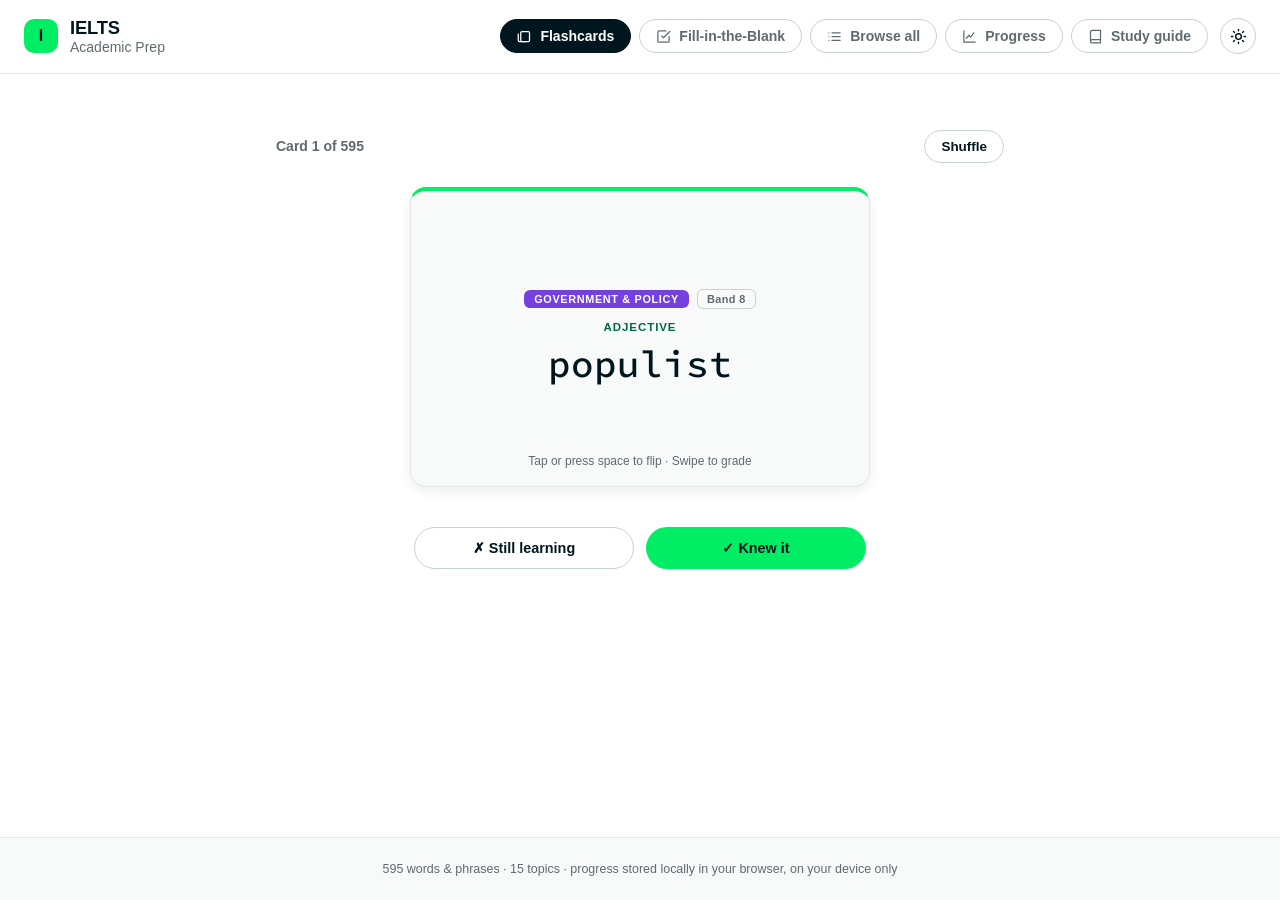
==== commit c65c2ed9: "Add flashcard swipe gestures and keep the topbar to one line on small screens" ====
--- a/index.html
+++ b/index.html
@@ -5,6 +5,9 @@
 <meta name="viewport" content="width=device-width, initial-scale=1.0" />
 <title>IELTS Academic Prep — Vocabulary &amp; MCQ Trainer</title>
 <meta name="description" content="Flashcards and fill-in-the-blank MCQ practice for IELTS Academic vocabulary (Band 8-9)." />
+<link rel="icon" href="data:image/svg+xml,%3Csvg xmlns='http://www.w3.org/2000/svg' viewBox='0 0 34 34'%3E%3Crect width='34' height='34' rx='10' fill='%2300ed64'/%3E%3Ctext x='17' y='24' font-family='system-ui,sans-serif' font-size='19' font-weight='700' text-anchor='middle' fill='%2300161f'%3EI%3C/text%3E%3C/svg%3E" />
+<meta name="theme-color" content="#ffffff" media="(prefers-color-scheme: light)" />
+<meta name="theme-color" content="#001e2b" media="(prefers-color-scheme: dark)" />
 <link rel="preconnect" href="https://fonts.googleapis.com" />
 <link rel="preconnect" href="https://fonts.gstatic.com" crossorigin />
 <link href="https://fonts.googleapis.com/css2?family=Source+Code+Pro:wght@500&display=swap" rel="stylesheet" />
@@ -24,24 +27,32 @@
     <div class="brand">
       <span class="logo-mark" aria-hidden="true">I</span>
       <div class="brand-text">
-        <span class="brand-mark">IELTS</span>
-        <span class="brand-sub">Academic Prep · Band 8&ndash;9</span>
+        <h1 class="brand-mark">IELTS</h1>
+        <span class="brand-sub">Academic Prep</span>
       </div>
     </div>
     <div class="topbar-actions">
-      <nav class="mode-switch" role="tablist" aria-label="Study mode">
-        <button class="mode-btn active" data-mode="flashcards" role="tab" aria-selected="true">
+      <nav class="mode-switch" aria-label="Study mode">
+        <button class="mode-btn active" data-mode="flashcards" aria-current="page" aria-label="Flashcards">
           <svg class="mode-icon" viewBox="0 0 24 24" fill="none" stroke="currentColor" stroke-width="2" stroke-linecap="round" stroke-linejoin="round" aria-hidden="true"><rect x="6" y="4" width="14" height="16" rx="2"/><path d="M2 8v10a2 2 0 0 0 2 2h10"/></svg>
-          <span>Flashcards</span>
+          <span class="mode-label">Flashcards</span>
         </button>
-        <button class="mode-btn" data-mode="mcq" role="tab" aria-selected="false">
+        <button class="mode-btn" data-mode="mcq" aria-label="Fill-in-the-Blank">
           <svg class="mode-icon" viewBox="0 0 24 24" fill="none" stroke="currentColor" stroke-width="2" stroke-linecap="round" stroke-linejoin="round" aria-hidden="true"><path d="M9 11l3 3L22 4"/><path d="M21 12v7a2 2 0 0 1-2 2H5a2 2 0 0 1-2-2V5a2 2 0 0 1 2-2h11"/></svg>
-          <span>Fill-in-the-Blank</span>
+          <span class="mode-label">Fill-in-the-Blank</span>
         </button>
-        <button class="mode-btn" data-mode="stats" role="tab" aria-selected="false">
+        <button class="mode-btn" data-mode="browse" aria-label="Browse all">
+          <svg class="mode-icon" viewBox="0 0 24 24" fill="none" stroke="currentColor" stroke-width="2" stroke-linecap="round" stroke-linejoin="round" aria-hidden="true"><path d="M8 6h13M8 12h13M8 18h13"/><path d="M3 6h.01M3 12h.01M3 18h.01"/></svg>
+          <span class="mode-label">Browse all</span>
+        </button>
+        <button class="mode-btn" data-mode="stats" aria-label="Progress">
           <svg class="mode-icon" viewBox="0 0 24 24" fill="none" stroke="currentColor" stroke-width="2" stroke-linecap="round" stroke-linejoin="round" aria-hidden="true"><path d="M3 3v18h18"/><path d="M7 15l4-5 3 3 5-7"/></svg>
-          <span>Progress</span>
+          <span class="mode-label">Progress</span>
         </button>
+        <a class="mode-btn" href="guide.html" aria-label="Study guide">
+          <svg class="mode-icon" viewBox="0 0 24 24" fill="none" stroke="currentColor" stroke-width="2" stroke-linecap="round" stroke-linejoin="round" aria-hidden="true"><path d="M4 19.5A2.5 2.5 0 0 1 6.5 17H20"/><path d="M6.5 2H20v20H6.5A2.5 2.5 0 0 1 4 19.5v-15A2.5 2.5 0 0 1 6.5 2z"/></svg>
+          <span class="mode-label">Study guide</span>
+        </a>
       </nav>
       <button id="theme-toggle" class="icon-btn theme-toggle" type="button" aria-label="Switch to dark theme" aria-pressed="false">
         <svg class="icon-sun" viewBox="0 0 24 24" fill="none" stroke="currentColor" stroke-width="2" stroke-linecap="round" stroke-linejoin="round" aria-hidden="true"><circle cx="12" cy="12" r="4"/><path d="M12 2v2M12 20v2M4.93 4.93l1.41 1.41M17.66 17.66l1.41 1.41M2 12h2M20 12h2M6.34 17.66l-1.41 1.41M19.07 4.93l-1.41 1.41"/></svg>
@@ -68,7 +79,7 @@
               </div>
               <span class="pos-tag" id="fc-pos"></span>
               <div class="fc-word" id="fc-word"></div>
-              <span class="hint">Click card or press space to flip</span>
+              <span class="hint">Tap or press space to flip · Swipe to grade</span>
             </div>
             <div class="flashcard-face flashcard-back">
               <div class="fc-def" id="fc-def"></div>
@@ -105,6 +116,25 @@
       </div>
     </section>
 
+    <!-- ============ BROWSE ALL ============ -->
+    <section id="browse-view" class="panel hidden">
+      <span class="eyebrow">Full word bank</span>
+      <h2>Browse all words &amp; phrases</h2>
+      <div class="browse-controls">
+        <input type="search" id="browse-search" class="browse-search" placeholder="Search word, definition, or synonym…" aria-label="Search word bank" />
+        <select id="browse-topic" class="browse-select" aria-label="Filter by topic">
+          <option value="">All topics</option>
+        </select>
+        <select id="browse-difficulty" class="browse-select" aria-label="Filter by difficulty">
+          <option value="">All bands</option>
+          <option value="Band 8">Band 8</option>
+          <option value="Band 9">Band 9</option>
+        </select>
+      </div>
+      <div id="browse-count" class="browse-count"></div>
+      <div id="browse-list" class="browse-list"></div>
+    </section>
+
     <!-- ============ STATS ============ -->
     <section id="stats-view" class="panel hidden">
       <span class="eyebrow">Study progress</span>
@@ -127,9 +157,10 @@
   </main>
 
   <footer class="footer">
-    <span>517 words · 12 topics · progress stored locally in your browser · <a href="guide.html">Study guide &amp; exam notes</a></span>
+    <span>595 words &amp; phrases · 15 topics · progress stored locally in your browser, on your device only</span>
   </footer>
 
+<script src="theme.js"></script>
 <script src="data/vocab.js"></script>
 <script src="app.js"></script>
 </body>
--- a/style.css
+++ b/style.css
@@ -24,7 +24,7 @@
   --ink-contrast: #ffffff;
   --charcoal: #1c2b31;
   --slate: #526169;
-  --steel: #7c8a90;
+  --steel: #5f6a70;
 
   --brand-green: #00ed64;
   --brand-green-dark: #00684a;
@@ -185,7 +185,7 @@
 }
 
 .brand-text { display: flex; flex-direction: column; line-height: 1.25; }
-.brand-mark { font-size: 1.15rem; font-weight: 700; letter-spacing: -0.2px; }
+.brand-mark { margin: 0; font-size: 1.15rem; font-weight: 700; letter-spacing: -0.2px; }
 .brand-sub { font-size: var(--fs-body-sm); color: var(--steel); }
 
 .topbar-actions { display: flex; align-items: center; gap: var(--sp-3); }
@@ -207,6 +207,9 @@
 }
 .icon-btn:active { background: var(--surface-soft); }
 .icon-btn svg { width: 17px; height: 17px; }
+@media (hover: hover) {
+  .icon-btn:hover { background: var(--surface-soft); border-color: var(--steel); }
+}
 
 .theme-toggle .icon-moon { display: none; }
 :root[data-theme="dark"] .theme-toggle .icon-sun { display: none; }
@@ -241,7 +244,11 @@
   font-family: inherit;
   white-space: nowrap;
   flex-shrink: 0;
+  text-decoration: none;
   transition: background var(--ease), color var(--ease), border-color var(--ease);
+}
+@media (hover: hover) {
+  .mode-btn:not(.active):hover { border-color: var(--steel); color: var(--ink); }
 }
 
 .mode-icon { width: 15px; height: 15px; flex-shrink: 0; }
@@ -305,6 +312,9 @@
 }
 .primary-btn:active { background: var(--brand-green-dark); color: var(--on-dark); }
 .primary-btn:disabled { opacity: 0.4; cursor: not-allowed; }
+@media (hover: hover) {
+  .primary-btn:not(:disabled):hover { background: var(--brand-green-dark); color: var(--on-dark); }
+}
 
 /* button-secondary */
 .ghost-btn {
@@ -320,6 +330,10 @@
 }
 .ghost-btn:active { background: var(--surface-soft); }
 .ghost-btn.danger { color: var(--error-text); border-color: var(--error-text); }
+@media (hover: hover) {
+  .ghost-btn:hover { background: var(--surface-soft); }
+  .ghost-btn.danger:hover { background: var(--error-bg); }
+}
 
 .session-bar {
   display: flex;
@@ -399,6 +413,8 @@
   height: 300px;
   cursor: pointer;
   outline: none;
+  touch-action: pan-y;
+  user-select: none;
 }
 
 .flashcard-inner {
@@ -529,6 +545,9 @@
 .mcq-option.correct { background: var(--surface-feature); border-color: var(--brand-green); }
 .mcq-option.incorrect { background: var(--error-bg); border-color: var(--error-text); }
 .mcq-option:disabled { cursor: default; }
+@media (hover: hover) {
+  .mcq-option:not(:disabled):hover { border-color: var(--brand-green-dark); background: var(--surface-soft); }
+}
 
 .mcq-feedback {
   padding: var(--sp-4);
@@ -542,6 +561,82 @@
 .mcq-feedback.mcq-feedback-incorrect { border-left-color: var(--error-text); }
 
 .mcq-controls { display: flex; justify-content: flex-end; margin-top: var(--sp-4); }
+
+/* ---------- Browse all ---------- */
+.browse-controls {
+  display: flex;
+  flex-wrap: wrap;
+  gap: var(--sp-3);
+  margin-bottom: var(--sp-4);
+}
+.browse-search {
+  flex: 1 1 220px;
+  min-width: 0;
+  height: 40px;
+  padding: 0 var(--sp-4);
+  border-radius: 9999px;
+  border: 1px solid var(--hairline-strong);
+  background: var(--canvas);
+  color: var(--ink);
+  font-family: inherit;
+  font-size: 0.9rem;
+}
+.browse-search::placeholder { color: var(--steel); }
+.browse-select {
+  flex: 0 1 200px;
+  min-width: 0;
+  height: 40px;
+  padding: 0 var(--sp-4);
+  border-radius: 9999px;
+  border: 1px solid var(--hairline-strong);
+  background: var(--canvas);
+  color: var(--ink);
+  font-family: inherit;
+  font-size: 0.85rem;
+  cursor: pointer;
+}
+.browse-count {
+  font-size: 0.8rem;
+  font-weight: 600;
+  color: var(--steel);
+  margin-bottom: var(--sp-4);
+}
+.browse-list {
+  display: flex;
+  flex-direction: column;
+  gap: var(--sp-3);
+  max-height: 70vh;
+  overflow-y: auto;
+}
+.browse-item {
+  border: 1px solid var(--hairline);
+  border-radius: 10px;
+  padding: var(--sp-4);
+  background: var(--surface);
+}
+.browse-item .card-tags { margin-bottom: var(--sp-2); }
+.browse-head {
+  display: flex;
+  align-items: baseline;
+  flex-wrap: wrap;
+  gap: var(--sp-3);
+  margin-bottom: var(--sp-1);
+}
+.browse-word {
+  font-family: "Source Code Pro", "SF Mono", Menlo, Consolas, monospace;
+  font-size: 1.05rem;
+  font-weight: 500;
+}
+.browse-pos { margin-bottom: 0; }
+.browse-def { font-size: 0.92rem; font-weight: 600; margin-bottom: var(--sp-2); }
+.browse-example { margin-bottom: var(--sp-2); }
+.browse-syn { justify-content: flex-start; }
+.browse-empty {
+  text-align: center;
+  color: var(--steel);
+  font-size: 0.9rem;
+  padding: var(--sp-6) 0;
+}
 
 /* ---------- Stats ---------- */
 .stats-overall { display: flex; gap: var(--sp-3); margin-bottom: var(--sp-6); flex-wrap: wrap; }
@@ -580,12 +675,42 @@
 }
 .footer a { color: var(--steel); }
 
+/* Icon-only nav below tablet width — 5 tabs + theme toggle no longer fit
+   comfortably as labelled pills, so the label collapses and the pill
+   becomes a compact circular icon button (still labelled for a11y via
+   aria-label on each). The brand name collapses to just the logo mark at
+   the same breakpoint so the whole topbar stays on one line instead of
+   wrapping to two — the page <h1> stays in the accessibility tree
+   (visually hidden, not display:none) so the heading structure holds. */
+@media (max-width: 640px) {
+  .mode-switch { flex: 1; min-width: 0; }
+  .mode-label { display: none; }
+  .mode-btn {
+    width: 38px;
+    height: 38px;
+    padding: 0;
+    justify-content: center;
+  }
+  .mode-icon { width: 16px; height: 16px; }
+
+  .brand-sub { display: none; }
+  .brand-mark {
+    position: absolute;
+    width: 1px;
+    height: 1px;
+    margin: -1px;
+    padding: 0;
+    overflow: hidden;
+    clip: rect(0, 0, 0, 0);
+    white-space: nowrap;
+    border: 0;
+  }
+}
+
 @media (max-width: 480px) {
-  .topbar { flex-direction: column; align-items: flex-start; }
-  .topbar-actions { width: 100%; }
-  .mode-switch { flex: 1; min-width: 0; }
-  .mode-btn { padding: 7px 12px; font-size: 0.82rem; }
   .panel { padding: var(--sp-5); }
+  .browse-controls { flex-direction: column; }
+  .browse-search, .browse-select { flex: 1 1 auto; width: 100%; }
   .stat-row { flex-wrap: wrap; }
   .stat-row .name { width: auto; }
   .flashcard { height: 280px; }
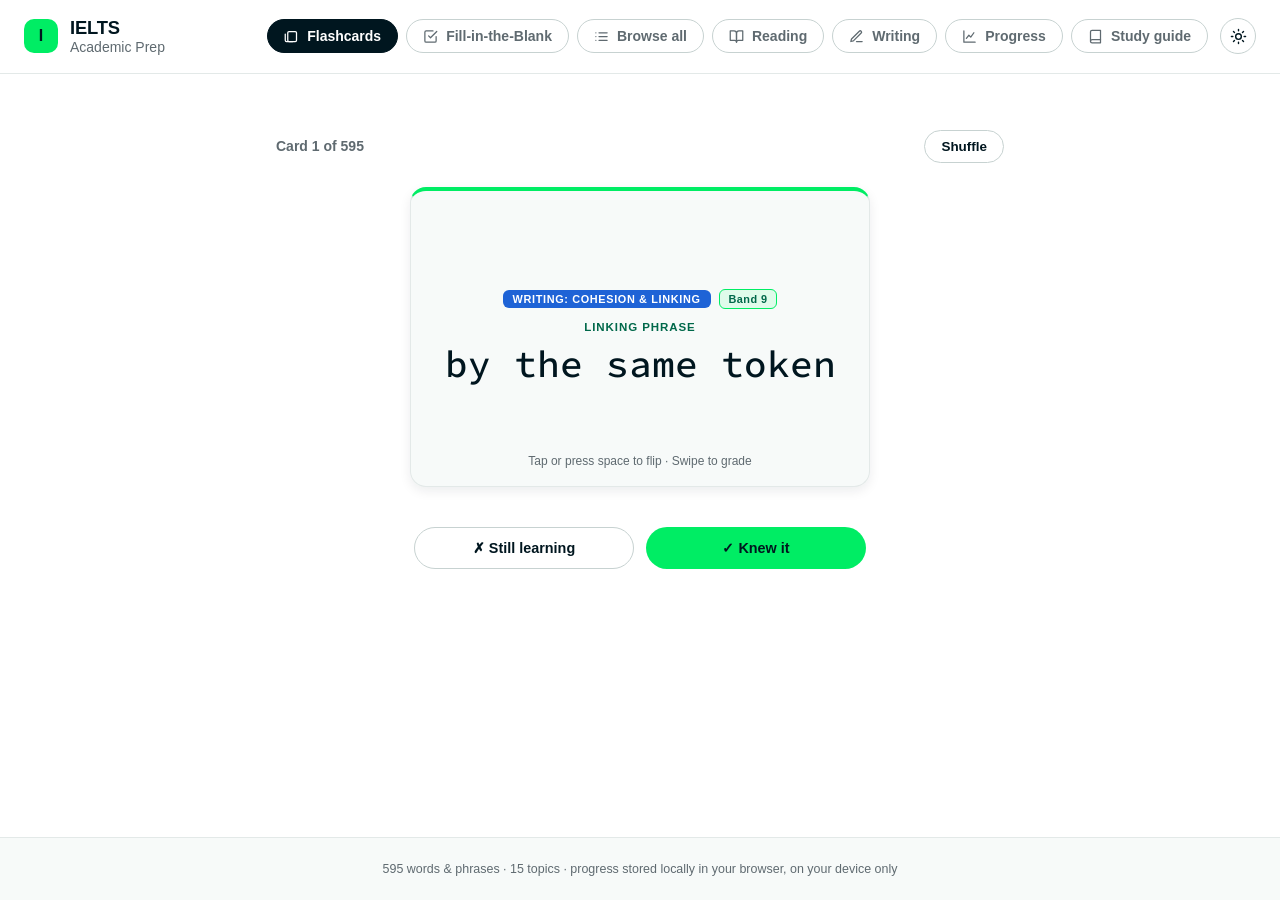
==== commit 109ad84e: "added more material" ====
--- a/index.html
+++ b/index.html
@@ -6,18 +6,21 @@
 <title>IELTS Academic Prep — Vocabulary &amp; MCQ Trainer</title>
 <meta name="description" content="Flashcards and fill-in-the-blank MCQ practice for IELTS Academic vocabulary (Band 8-9)." />
 <link rel="icon" href="data:image/svg+xml,%3Csvg xmlns='http://www.w3.org/2000/svg' viewBox='0 0 34 34'%3E%3Crect width='34' height='34' rx='10' fill='%2300ed64'/%3E%3Ctext x='17' y='24' font-family='system-ui,sans-serif' font-size='19' font-weight='700' text-anchor='middle' fill='%2300161f'%3EI%3C/text%3E%3C/svg%3E" />
-<meta name="theme-color" content="#ffffff" media="(prefers-color-scheme: light)" />
-<meta name="theme-color" content="#001e2b" media="(prefers-color-scheme: dark)" />
+<meta name="theme-color" content="#ffffff" />
 <link rel="preconnect" href="https://fonts.googleapis.com" />
 <link rel="preconnect" href="https://fonts.gstatic.com" crossorigin />
 <link href="https://fonts.googleapis.com/css2?family=Source+Code+Pro:wght@500&display=swap" rel="stylesheet" />
 <link rel="stylesheet" href="style.css" />
 <script>
-  // Applied before first paint to avoid a flash of the wrong theme.
+  // Applied before first paint to avoid a flash of the wrong theme (and a
+  // mismatched browser-chrome color) on load.
   (function () {
     try {
       var t = localStorage.getItem("ielts_theme");
       if (t === "light" || t === "dark") document.documentElement.setAttribute("data-theme", t);
+      var isDark = t === "dark" || (t !== "light" && window.matchMedia("(prefers-color-scheme: dark)").matches);
+      var meta = document.querySelector('meta[name="theme-color"]');
+      if (meta) meta.setAttribute("content", isDark ? "#001e2b" : "#ffffff");
     } catch (e) {}
   })();
 </script>
@@ -45,14 +48,22 @@
           <svg class="mode-icon" viewBox="0 0 24 24" fill="none" stroke="currentColor" stroke-width="2" stroke-linecap="round" stroke-linejoin="round" aria-hidden="true"><path d="M8 6h13M8 12h13M8 18h13"/><path d="M3 6h.01M3 12h.01M3 18h.01"/></svg>
           <span class="mode-label">Browse all</span>
         </button>
+        <button class="mode-btn" data-mode="reading" aria-label="Reading practice">
+          <svg class="mode-icon" viewBox="0 0 24 24" fill="none" stroke="currentColor" stroke-width="2" stroke-linecap="round" stroke-linejoin="round" aria-hidden="true"><path d="M2 3h6a4 4 0 0 1 4 4v14a3 3 0 0 0-3-3H2z"/><path d="M22 3h-6a4 4 0 0 0-4 4v14a3 3 0 0 1 3-3h7z"/></svg>
+          <span class="mode-label">Reading</span>
+        </button>
+        <button class="mode-btn" data-mode="writing" aria-label="Writing practice">
+          <svg class="mode-icon" viewBox="0 0 24 24" fill="none" stroke="currentColor" stroke-width="2" stroke-linecap="round" stroke-linejoin="round" aria-hidden="true"><path d="M12 20h9"/><path d="M16.5 3.5a2.12 2.12 0 0 1 3 3L7 19l-4 1 1-4Z"/></svg>
+          <span class="mode-label">Writing</span>
+        </button>
         <button class="mode-btn" data-mode="stats" aria-label="Progress">
           <svg class="mode-icon" viewBox="0 0 24 24" fill="none" stroke="currentColor" stroke-width="2" stroke-linecap="round" stroke-linejoin="round" aria-hidden="true"><path d="M3 3v18h18"/><path d="M7 15l4-5 3 3 5-7"/></svg>
           <span class="mode-label">Progress</span>
         </button>
-        <a class="mode-btn" href="guide.html" aria-label="Study guide">
+        <button class="mode-btn" data-mode="guide" aria-label="Study guide">
           <svg class="mode-icon" viewBox="0 0 24 24" fill="none" stroke="currentColor" stroke-width="2" stroke-linecap="round" stroke-linejoin="round" aria-hidden="true"><path d="M4 19.5A2.5 2.5 0 0 1 6.5 17H20"/><path d="M6.5 2H20v20H6.5A2.5 2.5 0 0 1 4 19.5v-15A2.5 2.5 0 0 1 6.5 2z"/></svg>
           <span class="mode-label">Study guide</span>
-        </a>
+        </button>
       </nav>
       <button id="theme-toggle" class="icon-btn theme-toggle" type="button" aria-label="Switch to dark theme" aria-pressed="false">
         <svg class="icon-sun" viewBox="0 0 24 24" fill="none" stroke="currentColor" stroke-width="2" stroke-linecap="round" stroke-linejoin="round" aria-hidden="true"><circle cx="12" cy="12" r="4"/><path d="M12 2v2M12 20v2M4.93 4.93l1.41 1.41M17.66 17.66l1.41 1.41M2 12h2M20 12h2M6.34 17.66l-1.41 1.41M19.07 4.93l-1.41 1.41"/></svg>
@@ -154,6 +165,312 @@
       <button id="session-again" class="primary-btn">Study again</button>
     </section>
 
+    <!-- ============ READING PRACTICE ============ -->
+    <section id="reading-view" class="guide hidden">
+      <section class="panel guide-section">
+        <span class="eyebrow">Reading</span>
+        <h2>Question types at a glance</h2>
+        <p class="note">Full timing and strategy tips live on the Study guide tab above. Passages here are original, exam-style texts (not real IELTS test content) written to drill each question type.</p>
+        <div class="table-wrap">
+          <table>
+            <caption>IELTS Academic Reading question types</caption>
+            <thead>
+              <tr><th scope="col">Type</th><th scope="col">What it tests</th></tr>
+            </thead>
+            <tbody>
+              <tr><th scope="row">True/False/Not Given</th><td>Whether a statement matches, contradicts, or is simply absent from the passage.</td></tr>
+              <tr><th scope="row">Yes/No/Not Given</th><td>Same idea, applied to the writer's claims/opinions rather than facts.</td></tr>
+              <tr><th scope="row">Matching headings</th><td>Identifying the main idea of each paragraph from a list of candidate headings.</td></tr>
+              <tr><th scope="row">Matching information</th><td>Locating which paragraph contains a specific piece of detail.</td></tr>
+              <tr><th scope="row">Sentence / summary completion</th><td>Filling gaps with words taken directly from the passage (word-limit rules apply).</td></tr>
+              <tr><th scope="row">Multiple choice</th><td>Selecting the option that best matches the passage's meaning, often among close distractors.</td></tr>
+            </tbody>
+          </table>
+        </div>
+      </section>
+
+      <section class="panel guide-section guide practice-set">
+        <span class="eyebrow">Practice set 1</span>
+        <h3>True / False / Not Given</h3>
+        <span class="practice-meta">Read the passage once, then answer without re-reading line by line.</span>
+        <div class="passage">
+          <p>Urban beekeeping has grown rapidly in cities across the world over the last two decades. What began as a niche hobby is now actively encouraged by some city governments, which offer subsidies for rooftop hives as part of broader biodiversity strategies. Supporters argue that urban environments can actually suit bees well: parks, gardens, and even roadside verges provide a longer flowering season than the intensively farmed monocultures found in much of the countryside, where a single crop may bloom for only a few weeks a year.</p>
+          <p>Critics, however, warn that the trend has been driven more by its appeal to residents than by sound ecological planning. In several cities, the density of managed honeybee colonies has increased so quickly that researchers have recorded a decline in wild, non-managed bee species, which must now compete with vastly larger honeybee populations for the same limited flowers. The concern is not for honeybees themselves, whose numbers are generally stable or growing, but for the hundreds of wild pollinator species that receive far less public attention despite being, in many ecosystems, more effective pollinators overall.</p>
+        </div>
+        <p><strong>Do the following statements agree with the information given in the passage?</strong> Write <em>True</em>, <em>False</em>, or <em>Not Given</em>.</p>
+        <ol class="q-list">
+          <li>Some city governments financially support the installation of rooftop beehives.</li>
+          <li>Flowering plants in cities generally bloom for a shorter period than farm crops.</li>
+          <li>Wild bee populations have declined in every city that has introduced managed hives.</li>
+          <li>Honeybee numbers are currently at risk of long-term decline.</li>
+        </ol>
+        <details class="answer-key">
+          <summary>Show answers</summary>
+          <div class="answer-body">
+            <ol>
+              <li><strong>True</strong> — "some city governments... offer subsidies for rooftop hives."</li>
+              <li><strong>False</strong> — the passage says urban flowering seasons are <em>longer</em> than farmland monocultures, the opposite of the statement.</li>
+              <li><strong>Not Given</strong> — the passage says this has happened "in several cities," not every city with managed hives.</li>
+              <li><strong>False</strong> — honeybee numbers are described as "generally stable or growing"; it's wild pollinators that are of concern.</li>
+            </ol>
+          </div>
+        </details>
+      </section>
+
+      <section class="panel guide-section guide practice-set">
+        <span class="eyebrow">Practice set 2</span>
+        <h3>Matching headings</h3>
+        <span class="practice-meta">Match each paragraph to the heading that best summarises its main idea. There are more headings than paragraphs.</span>
+        <div class="passage">
+          <p><span class="para-label">A.</span> Tea is believed to have originated in southwestern China, where it was initially consumed as a medicinal drink rather than a everyday beverage. Early written references describe it being boiled with other ingredients — ginger, orange peel, even salt — producing something closer to a herbal soup than the tea recognisable today. It was only during the Tang dynasty that tea drinking, prepared more simply, became widespread among the general population rather than remaining an elite or medicinal practice.</p>
+          <p><span class="para-label">B.</span> The drink's spread beyond China was gradual and closely tied to trade routes. Buddhist monks are credited with carrying tea to Japan, where it became central to a distinct ceremonial tradition emphasising precision and mindfulness. Centuries later, Dutch and Portuguese traders introduced tea to Europe, where it remained an expensive luxury reserved for the wealthy until import volumes increased enough to bring prices down.</p>
+          <p><span class="para-label">C.</span> In Britain, tea's transformation from luxury item to national staple was accelerated by colonial tea plantations established in India and Sri Lanka during the nineteenth century, which allowed for a much larger and cheaper supply than China alone had provided. This shift had consequences far beyond the drink itself, reshaping agricultural labour, trade balances, and even domestic social rituals such as "afternoon tea."</p>
+        </div>
+        <p><strong>Choose the correct heading for each paragraph from the list below.</strong></p>
+        <ol class="q-list headings-bank">
+          <li>The economic and social impact of colonial tea production</li>
+          <li>Competing theories about tea's true origin</li>
+          <li>Tea's early role as medicine and its shift to a popular drink</li>
+          <li>Modern tea-processing techniques</li>
+          <li>How tea travelled from China to Japan and then Europe</li>
+        </ol>
+        <p>Paragraph A: ____ &nbsp;&nbsp; Paragraph B: ____ &nbsp;&nbsp; Paragraph C: ____</p>
+        <details class="answer-key">
+          <summary>Show answers</summary>
+          <div class="answer-body">
+            <p>Paragraph A → <strong>iii</strong> &nbsp;|&nbsp; Paragraph B → <strong>v</strong> &nbsp;|&nbsp; Paragraph C → <strong>i</strong></p>
+            <p>Headings ii and iv are distractors: the passage never disputes tea's origin (it states it plainly), and processing technique is never discussed.</p>
+          </div>
+        </details>
+      </section>
+
+      <section class="panel guide-section guide practice-set">
+        <span class="eyebrow">Practice set 3</span>
+        <h3>Summary completion</h3>
+        <span class="practice-meta">Use no more than two words from the passage for each answer.</span>
+        <div class="passage">
+          <p>Coral reefs cover less than one percent of the ocean floor but support around a quarter of all known marine species, making them among the most biodiverse ecosystems on the planet. This productivity depends on a delicate relationship between coral polyps and microscopic algae called zooxanthellae, which live within the coral's tissue and supply it with the majority of its energy through photosynthesis. When water temperatures rise even slightly above normal for a sustained period, corals expel these algae in a stress response known as bleaching, leaving the coral colourless and, if the stress continues, at serious risk of starvation and death. A single severe bleaching event can take a decade or more to recover from, assuming no further thermal stress occurs in that time — a condition that has become increasingly rare as marine heatwaves grow more frequent.</p>
+        </div>
+        <p>Complete the summary below.</p>
+        <div class="note" style="background:transparent;border:1px dashed var(--hairline-strong);padding:14px 16px;">
+          Coral reefs occupy a very small fraction of the seabed yet host roughly a quarter of marine species. Their productivity relies on tiny algae, called <strong>(1) ____</strong>, living inside coral tissue and providing energy via photosynthesis. A sustained rise in water temperature causes corals to expel these algae, a process called <strong>(2) ____</strong>, which can lead to starvation if prolonged. Recovery from a single severe event can take <strong>(3) ____</strong> or more, provided no further <strong>(4) ____</strong> occurs.
+        </div>
+        <details class="answer-key">
+          <summary>Show answers</summary>
+          <div class="answer-body">
+            <ol>
+              <li>zooxanthellae</li>
+              <li>bleaching</li>
+              <li>a decade</li>
+              <li>thermal stress</li>
+            </ol>
+          </div>
+        </details>
+      </section>
+    </section>
+
+    <!-- ============ WRITING PRACTICE ============ -->
+    <section id="writing-view" class="guide hidden">
+      <section class="panel guide-section">
+        <span class="eyebrow">Writing</span>
+        <h2>Task 1 &amp; Task 2 at a glance</h2>
+        <p class="note">Scoring criteria and general Band 8–9 habits live on the Study guide tab above. This page gives you sample prompts to actually practice against, under timed conditions: 20 minutes for Task 1, 40 minutes for Task 2.</p>
+      </section>
+
+      <section class="panel guide-section guide practice-set">
+        <span class="eyebrow">Practice — Task 1</span>
+        <h3>Describe a bar chart</h3>
+        <span class="practice-meta">~150 words, 20 minutes. Summarise the data — don't explain why it happened.</span>
+        <div class="prompt-box">
+          <span class="prompt-label">Prompt</span>
+          The chart below shows the percentage of households with internet access in four countries between 2000 and 2020. Summarise the information by selecting and reporting the main features, and make comparisons where relevant.
+        </div>
+        <div class="data-fig" aria-hidden="true">
+          <div class="bar" style="height:88%"><span>92%</span><em>Country A</em></div>
+          <div class="bar" style="height:70%"><span>74%</span><em>Country B</em></div>
+          <div class="bar" style="height:45%"><span>48%</span><em>Country C</em></div>
+          <div class="bar" style="height:22%"><span>23%</span><em>Country D</em></div>
+        </div>
+        <p class="note" style="margin-top:14px">Figures show each country's internet access rate in 2020 (starting points in 2000 ranged from near 0% to roughly 15%, all rising steadily since).</p>
+        <details class="answer-key">
+          <summary>Show model structure</summary>
+          <div class="answer-body">
+            <ol>
+              <li><strong>Paraphrase the prompt</strong> as an introduction (1 sentence): what the chart shows, in your own words.</li>
+              <li><strong>Overview</strong> (1–2 sentences): the two or three biggest takeaways only — e.g. "Overall, internet access rose in all four countries over the period, though Country A consistently led while Country D lagged well behind the others throughout."</li>
+              <li><strong>Body paragraph 1</strong>: group and compare the higher-performing countries (A and B) with specific figures and trend language (rose steadily, more than doubled, overtook).</li>
+              <li><strong>Body paragraph 2</strong>: group and compare the lower-performing countries (C and D), again with figures.</li>
+            </ol>
+            <p>Never speculate about <em>why</em> access grew, and never give an opinion — Task 1 is purely descriptive.</p>
+          </div>
+        </details>
+      </section>
+
+      <section class="panel guide-section guide practice-set">
+        <span class="eyebrow">Practice — Task 1</span>
+        <h3>Useful data-description language</h3>
+        <div class="table-wrap">
+          <table>
+            <thead><tr><th scope="col">Function</th><th scope="col">Language</th></tr></thead>
+            <tbody>
+              <tr><th scope="row">Upward trend</th><td>rose, increased, climbed, grew, surged (sharp), crept up (slow)</td></tr>
+              <tr><th scope="row">Downward trend</th><td>fell, declined, dropped, plummeted (sharp), tailed off (slow)</td></tr>
+              <tr><th scope="row">No change</th><td>remained stable, levelled off, plateaued, stagnated</td></tr>
+              <tr><th scope="row">Comparison</th><td>compared with, in contrast to, whereas, more/fewer than, twice as many as</td></tr>
+              <tr><th scope="row">Approximation</th><td>approximately, roughly, just under/over, a little above</td></tr>
+            </tbody>
+          </table>
+        </div>
+      </section>
+
+      <section class="panel guide-section guide practice-set">
+        <span class="eyebrow">Practice — Task 2</span>
+        <h3>Sample essay prompts, by type</h3>
+        <span class="practice-meta">~250 words, 40 minutes. Spend the first 5 minutes planning: pick a clear position and 2–3 supporting ideas before you write.</span>
+        <div class="essay-type-grid">
+          <div class="essay-type-card">
+            <span class="et-name">Opinion (agree / disagree)</span>
+            <p class="et-prompt">Some people believe that university education should be free for all students. To what extent do you agree or disagree?</p>
+          </div>
+          <div class="essay-type-card">
+            <span class="et-name">Discussion (discuss both views)</span>
+            <p class="et-prompt">Some people think that children should begin learning a foreign language as soon as they start school, while others believe it is better to wait until secondary school. Discuss both views and give your own opinion.</p>
+          </div>
+          <div class="essay-type-card">
+            <span class="et-name">Problem &amp; solution</span>
+            <p class="et-prompt">Traffic congestion is becoming a serious problem in many major cities. What are the causes of this problem, and what measures could be taken to solve it?</p>
+          </div>
+          <div class="essay-type-card">
+            <span class="et-name">Advantage &amp; disadvantage</span>
+            <p class="et-prompt">More and more people are choosing to work from home rather than in a traditional office. Do the advantages of this trend outweigh the disadvantages?</p>
+          </div>
+        </div>
+        <details class="answer-key">
+          <summary>Show a sample brainstorm (Problem &amp; solution prompt)</summary>
+          <div class="answer-body">
+            <p><strong>Causes:</strong> rapid growth in car ownership outpacing road infrastructure; poor or unreliable public transport pushing people toward private vehicles; inefficient urban planning concentrating jobs in one district.</p>
+            <p><strong>Solutions:</strong> investment in public transport (metro/bus rapid transit); congestion pricing in city centres; encouraging remote work and staggered office hours to spread peak demand.</p>
+            <p><strong>Suggested structure:</strong> Intro (paraphrase + thesis) → Body 1: causes (2 points, one example each) → Body 2: solutions (2 points, tied back to the causes raised) → Conclusion (summarise, no new ideas).</p>
+          </div>
+        </details>
+      </section>
+
+      <section class="panel guide-section guide practice-set">
+        <span class="eyebrow">Self-assessment</span>
+        <h3>Checklist before you submit a practice essay</h3>
+        <ul class="checklist">
+          <li><strong>Task Response</strong> — Did you answer every part of the question, not just part of it? Is your position clear throughout, not just in the conclusion?</li>
+          <li><strong>Coherence &amp; Cohesion</strong> — Does each paragraph have one clear main idea? Are linking words natural rather than mechanical (one or two per paragraph, not one per sentence)?</li>
+          <li><strong>Lexical Resource</strong> — Did you avoid repeating the same key word from the prompt? Any topic-specific vocabulary used naturally rather than forced in?</li>
+          <li><strong>Grammar Range &amp; Accuracy</strong> — A mix of simple and complex sentences? Check articles, subject-verb agreement, and tense consistency in your last 2 minutes.</li>
+          <li><strong>Word count</strong> — At least 150 words (Task 1) / 250 words (Task 2), with margin to spare.</li>
+        </ul>
+      </section>
+    </section>
+
+    <!-- ============ STUDY GUIDE ============ -->
+    <section id="guide-view" class="guide hidden">
+      <section class="panel guide-section">
+        <h2>IELTS Academic exam — quick reference</h2>
+        <p class="note">Format details are occasionally revised — cross-check against the official <a href="https://www.ielts.org" target="_blank" rel="noopener">ielts.org</a> test format page closer to your test date.</p>
+        <div class="table-wrap">
+          <table>
+            <caption>IELTS Academic exam sections, timing, and content</caption>
+            <thead>
+              <tr><th scope="col">Section</th><th scope="col">Time</th><th scope="col">Content</th></tr>
+            </thead>
+            <tbody>
+              <tr>
+                <th scope="row">Listening</th>
+                <td>30 min<br>(+ transfer time)</td>
+                <td>40 questions, 4 recordings of increasing difficulty. Shared with General Training. Paper-based tests give 10 minutes to transfer answers to the answer sheet afterward; computer-delivered tests give 2 minutes to review answers typed directly during the recording.</td>
+              </tr>
+              <tr>
+                <th scope="row">Reading</th>
+                <td>60 min</td>
+                <td>40 questions, 3 long academic passages (journal/textbook/magazine style). Question types include multiple choice, matching headings/information, sentence completion, and <strong>fill-in-the-blank</strong> (summary/note/table completion).</td>
+              </tr>
+              <tr>
+                <th scope="row">Writing</th>
+                <td>60 min</td>
+                <td>Task 1 (20 min, ~150 words): describe a chart/graph/table/diagram. Task 2 (40 min, ~250 words): argumentative/discursive essay. Task 2 counts twice as much as Task 1 toward the Writing band.</td>
+              </tr>
+              <tr>
+                <th scope="row">Speaking</th>
+                <td>11–14 min</td>
+                <td>3 parts: introduction/interview, a 2-minute long-turn on a cue card, and a two-way discussion on related themes. Shared with General Training.</td>
+              </tr>
+            </tbody>
+          </table>
+        </div>
+        <p class="total-line">Total time: <strong>≈2 hours 45 minutes</strong>. Bands are scored 1–9 in 0.5 increments per section, then averaged (rounded) for the Overall Band Score.</p>
+        <p class="note" style="margin-top:10px">Many centres now also offer the <strong>One Skill Retake (OSR)</strong> — resit just the one section that let you down instead of the whole test, within 60 days, and get a new Test Report Form you can choose to submit alongside (or instead of) the original. Worth knowing before you rely on it: it currently requires your original test to have been computer-delivered (a paper-based original isn't eligible, though centres are gradually extending OSR to the Writing-on-Paper format), the retake has to be booked at an OSR-enabled centre in the same country as the original, and as of early 2026 it isn't offered at all for tests taken in the US — so confirm availability with your test centre rather than assuming it applies to you.</p>
+      </section>
+
+      <section class="panel guide-section guide">
+        <h2>Tips for a Band 8–9 score</h2>
+        <p>Vocabulary alone won't get you there — Band 8–9 is mostly about disciplined technique under time pressure. These are the highest-leverage, most consistently-cited habits per section.</p>
+
+        <h3 class="subheading">Listening</h3>
+        <ul>
+          <li>Use the 30–45 seconds before each section starts to read the questions and predict the type of answer needed (a number, a name, a date) — the gap between Band 7 and Band 9 here is mostly preparation, not raw listening speed. By the time the answer is spoken, you should already have it narrowed to two or three options.</li>
+          <li>Spelling has to be exact for Band 9 — a correctly-identified answer with a spelling mistake still loses the mark. Drill the words that get misspelled under pressure (accommodation, environment, necessary, occurred) and double-check plurals.</li>
+          <li>Write down what's actually said, not what you expect to hear — recordings routinely include a distractor answer first, then a correction ("...actually, make that Wednesday").</li>
+        </ul>
+
+        <h3 class="subheading">Reading</h3>
+        <ul>
+          <li>Budget roughly 20 minutes per passage with a 5-minute buffer at the end for review — and skip a question you're stuck on rather than losing several minutes to one line; you can usually reclaim more marks elsewhere than you'd gain by forcing it.</li>
+          <li>Skim first for the overall structure and main idea of each paragraph, then scan for the specific detail a question is actually asking about — reading every word start to finish is too slow to finish on time.</li>
+          <li>For True/False/Not Given: "Not Given" means the passage simply never addresses the statement either way. The single most common error is marking "False" when the information just isn't there at all.</li>
+        </ul>
+
+        <h3 class="subheading">Writing</h3>
+        <ul>
+          <li>Address every part of the prompt directly — Task Achievement/Response is graded on whether you actually answered the question asked, not on how sophisticated your vocabulary is elsewhere in the essay.</li>
+          <li>Write past the minimum, not exactly at it: aim for ~170 words on Task 1 and ~280–300 on Task 2, comfortably clear of the 150/250-word thresholds below which you're marked down — a tight word count leaves no margin for a miscount.</li>
+          <li>Don't memorise full essays or paragraphs. Examiners are trained to recognise them, and the usual tell is inconsistent quality — noticeably polished memorised sentences sitting next to weaker original ones — which caps the score well below what your actual level would otherwise earn.</li>
+          <li>Keep cohesion invisible: one or two well-placed connectors per paragraph, not one opening every sentence. See the Coherence and Cohesion note below — it's graded separately from vocabulary and mechanical linking is penalised, not rewarded.</li>
+          <li>Leave the last 2–3 minutes to proofread specifically for the errors you know you tend to make (articles, subject-verb agreement, tense) rather than re-reading passively.</li>
+        </ul>
+
+        <h3 class="subheading">Speaking</h3>
+        <ul>
+          <li>Extend every answer with a reason or example, then stop once you've actually answered — a Band 9 response reads as a natural conversation, not a monologue or a one-word reply.</li>
+          <li>Don't memorise full answers, especially for Part 2's cue-card topic. It's tempting, but examiners can tell, and a scripted-sounding answer reads as less fluent than an imperfect, natural one.</li>
+          <li>Speak at a natural pace rather than fast — fluency is about ease and smoothness, not speed, and rushing tends to cost coherence.</li>
+          <li>Correcting yourself mid-sentence is normal, natural speech, not a mistake to hide — trying to suppress every self-correction usually costs more fluency than the correction itself.</li>
+        </ul>
+
+        <h3 class="subheading">General preparation</h3>
+        <ul>
+          <li>Do full, timed mock tests under real conditions, not just isolated question-type drills — time pressure changes how you make decisions, and you want that pressure to feel familiar before test day, not new.</li>
+          <li>Prioritise your weakest section, not your strongest — the Overall Band Score averages all four, so a single weak section drags it down more than a strong one lifts it back up.</li>
+        </ul>
+      </section>
+
+      <section class="panel guide-section guide">
+        <h2>Why vocabulary breadth matters for the band descriptors</h2>
+        <ul>
+          <li><strong>Reading &amp; Listening</strong>: many questions (sentence/summary/table completion, matching) hinge on recognising a <em>paraphrase</em> of a word in the passage — the exact word you're tested on rarely appears verbatim in the question. This is exactly why the flashcards emphasize synonyms, not just single-word definitions.</li>
+          <li><strong>Writing — Lexical Resource</strong>: one of Writing's four scoring criteria. At Band 8–9 it rewards a wide range of vocabulary used with natural, sophisticated control — uncommon lexical items and precise word choice, with only rare, minor errors. The <code>Idioms &amp; Collocations</code> and <code>Task 1 Data Language</code> topics target this directly.</li>
+          <li><strong>Writing — Coherence and Cohesion</strong>: a <em>separate</em> 25%-weighted criterion, easy to conflate with Lexical Resource but graded on its own — how well ideas are logically organised and linked, not how sophisticated the words are. At Band 8–9 the linking "attracts no attention": it should feel invisible, not like a checklist. This is where the <code>Cohesion &amp; Linking</code> topic applies — but overusing connectors (opening every sentence with "Furthermore" or "Moreover") reads as mechanical and is explicitly penalised at the higher bands, so aim for one or two well-placed ones per paragraph rather than working every card you've learned into the essay.</li>
+          <li><strong>Speaking</strong>: the Lexical Resource criterion at Band 8–9 similarly requires flexible, precise vocabulary — including idiomatic language — used naturally in conversation, not rehearsed.</li>
+        </ul>
+      </section>
+
+      <section class="panel guide-section guide">
+        <h2>Suggested study rhythm</h2>
+        <ol>
+          <li><strong>Daily flashcard pass</strong> (10–15 min) — pay closest attention to whichever topics show the lowest "mastered" percentage on the Progress tab.</li>
+          <li><strong>MCQ pass</strong> right after, to force active recall in a sentence context — closer to actual Reading/Listening tasks than isolated flashcards.</li>
+          <li>Once a topic reaches ~80%+ mastered, keep revisiting it in mixed sessions weekly to fight forgetting — mastery fades faster than it feels like it should.</li>
+          <li>Actively reuse 3–5 new words per week in your own Writing Task 2 practice essays and Speaking part-2 answers — passive recognition (flashcards) and active production (writing/speaking) are different skills, and both need practice.</li>
+          <li>When you practice a full essay, study the matching Writing-toolkit topic first: <code>Task 1 Data Language</code> before a Task 1 attempt, <code>Idioms &amp; Collocations</code> and <code>Cohesion &amp; Linking</code> before a Task 2 attempt — then check afterward whether you actually used any of them, rather than studying them in isolation and hoping they show up later.</li>
+        </ol>
+      </section>
+    </section>
+
   </main>
 
   <footer class="footer">
--- a/style.css
+++ b/style.css
@@ -13,6 +13,12 @@
    ========================================================================== */
 
 :root {
+  /* Lets native, browser-drawn UI (scrollbars, <select> menus, the
+     <details> disclosure triangle, form control chrome) follow the same
+     light/dark decision as the custom tokens below, instead of always
+     rendering with light-mode chrome regardless of the active theme. */
+  color-scheme: light dark;
+
   --canvas: #ffffff;
   --surface: #f7faf9;
   --surface-soft: #eef3f2;
@@ -92,7 +98,12 @@
   }
 }
 
+:root[data-theme="light"] {
+  color-scheme: light;
+}
+
 :root[data-theme="dark"] {
+  color-scheme: dark;
   --canvas: #001e2b;
   --surface: #0a2e33;
   --surface-soft: #123c3e;
@@ -222,12 +233,10 @@
 /* pill-tab / pill-tab-active */
 .mode-switch {
   display: flex;
+  flex-wrap: wrap;
   gap: var(--sp-2);
   max-width: 100%;
-  overflow-x: auto;
-  scrollbar-width: none;
-}
-.mode-switch::-webkit-scrollbar { display: none; }
+}
 
 .mode-btn {
   display: inline-flex;
@@ -675,13 +684,132 @@
 }
 .footer a { color: var(--steel); }
 
-/* Icon-only nav below tablet width — 5 tabs + theme toggle no longer fit
+/* ==========================================================================
+   Study guide / Reading practice / Writing practice views — static
+   reference content, formerly three separate pages (guide.html,
+   reading.html, writing.html) now rendered as in-app views so theme state,
+   nav, and localStorage all live on a single origin/page.
+   ========================================================================== */
+.guide-section { margin-bottom: 18px; }
+.guide-section:last-child { margin-bottom: 0; }
+.guide p { line-height: 1.65; }
+.guide ul, .guide ol { line-height: 1.65; padding-left: 22px; }
+.guide ul { list-style: none; padding-left: 0; }
+.guide ul li { position: relative; padding-left: 22px; margin-bottom: 10px; }
+.guide ul li::before {
+  content: "";
+  position: absolute; left: 2px; top: 9px;
+  width: 7px; height: 7px; border-radius: 50%;
+  background: var(--brand-green);
+}
+.guide ol li { margin-bottom: 8px; }
+.guide table { width: 100%; border-collapse: collapse; margin: 4px 0 6px; }
+.guide caption { display: none; }
+.guide th, .guide td { text-align: left; padding: 10px 12px; vertical-align: top; font-size: 0.92rem; }
+.guide thead th {
+  font-size: 0.72rem; text-transform: uppercase; letter-spacing: 0.06em;
+  color: var(--steel); border-bottom: 2px solid var(--hairline);
+}
+.guide tbody tr + tr td { border-top: 1px solid var(--hairline); }
+.guide tbody th { font-size: 0.95rem; font-weight: 600; white-space: nowrap; }
+.table-wrap { overflow-x: auto; border-radius: 12px; }
+.note {
+  font-size: 0.85rem; color: var(--steel);
+  background: var(--surface-soft); border-radius: 8px;
+  padding: 12px 14px; margin: 4px 0 18px;
+}
+.note a { color: var(--steel); }
+.total-line { font-size: 0.95rem; margin-top: 4px; }
+code {
+  background: var(--surface-soft); border-radius: 6px; padding: 1px 6px;
+  font-family: "Source Code Pro", "SF Mono", Menlo, Consolas, monospace;
+  font-size: 0.85em;
+}
+
+/* Practice passage + answer reveal (Reading practice view) */
+.passage {
+  background: var(--surface-soft);
+  border-radius: 10px;
+  padding: 16px 18px;
+  margin: 4px 0 16px;
+  font-size: 0.95rem;
+  line-height: 1.7;
+}
+.passage p { margin: 0 0 10px; }
+.passage p:last-child { margin-bottom: 0; }
+.passage .para-label { font-weight: 700; color: var(--brand-green-dark); margin-right: 6px; }
+.q-list { line-height: 1.7; padding-left: 22px; margin: 8px 0 16px; }
+.q-list li { margin-bottom: 8px; }
+.q-list.headings-bank { list-style: upper-roman; }
+details.answer-key {
+  border: 1px solid var(--hairline-strong);
+  border-radius: 8px;
+  padding: 10px 14px;
+  margin: 4px 0 22px;
+}
+details.answer-key summary {
+  cursor: pointer;
+  font-weight: 600;
+  font-size: 0.88rem;
+  color: var(--brand-green-dark);
+}
+details.answer-key[open] summary { margin-bottom: 8px; }
+details.answer-key .answer-body { font-size: 0.9rem; line-height: 1.65; }
+details.answer-key .answer-body ol, details.answer-key .answer-body ul { padding-left: 20px; margin: 6px 0; }
+.practice-set { margin-bottom: 30px; }
+.practice-set:last-child { margin-bottom: 0; }
+.practice-set h3 { margin: 0 0 4px; font-size: 1.05rem; }
+.practice-set .practice-meta { font-size: 0.8rem; color: var(--steel); margin-bottom: 10px; display: block; }
+
+/* Task 1 prompt + mock chart, essay-type cards, checklist (Writing practice view) */
+.prompt-box {
+  background: var(--surface-soft);
+  border-left: 4px solid var(--brand-green);
+  border-radius: 6px;
+  padding: 14px 16px;
+  margin: 4px 0 14px;
+  font-size: 0.95rem;
+  line-height: 1.6;
+}
+.prompt-box .prompt-label {
+  display: block; font-size: 0.7rem; font-weight: 700; text-transform: uppercase;
+  letter-spacing: 0.06em; color: var(--brand-green-dark); margin-bottom: 6px;
+}
+.data-fig {
+  display: flex; align-items: flex-end; gap: 10px;
+  height: 130px; margin: 12px 0 6px; padding: 0 4px;
+}
+.data-fig .bar {
+  flex: 1; background: var(--brand-green); border-radius: 4px 4px 0 0;
+  position: relative; min-width: 20px;
+}
+.data-fig .bar span {
+  position: absolute; bottom: 100%; left: 50%; transform: translateX(-50%);
+  font-size: 0.68rem; color: var(--steel); white-space: nowrap; margin-bottom: 3px;
+}
+.data-fig .bar em {
+  position: absolute; top: 100%; left: 50%; transform: translateX(-50%);
+  font-size: 0.68rem; color: var(--steel); font-style: normal; margin-top: 4px; white-space: nowrap;
+}
+.essay-type-grid { display: grid; grid-template-columns: 1fr; gap: 14px; margin: 4px 0 6px; }
+.essay-type-card { background: var(--surface-soft); border-radius: 8px; padding: 12px 14px; }
+.essay-type-card .et-name { font-weight: 700; font-size: 0.88rem; color: var(--charcoal); display: block; margin-bottom: 4px; }
+.essay-type-card .et-prompt { font-size: 0.88rem; line-height: 1.55; margin: 0; }
+.checklist { list-style: none; padding-left: 0; }
+.checklist li { position: relative; padding-left: 30px; margin-bottom: 10px; line-height: 1.55; }
+.checklist li::before {
+  content: ""; position: absolute; left: 0; top: 2px;
+  width: 18px; height: 18px; border-radius: 5px;
+  border: 1.5px solid var(--hairline-strong); background: var(--canvas);
+}
+
+/* Icon-only nav below tablet width — 7 tabs + theme toggle no longer fit
    comfortably as labelled pills, so the label collapses and the pill
    becomes a compact circular icon button (still labelled for a11y via
-   aria-label on each). The brand name collapses to just the logo mark at
-   the same breakpoint so the whole topbar stays on one line instead of
-   wrapping to two — the page <h1> stays in the accessibility tree
-   (visually hidden, not display:none) so the heading structure holds. */
+   aria-label on each). The brand block drops entirely at the same
+   breakpoint so the whole topbar stays on one line instead of wrapping to
+   two — the page <h1> stays in the DOM (visually hidden, not removed) so
+   the heading structure holds for assistive tech. */
 @media (max-width: 640px) {
   .mode-switch { flex: 1; min-width: 0; }
   .mode-label { display: none; }
@@ -694,6 +822,7 @@
   .mode-icon { width: 16px; height: 16px; }
 
   .brand-sub { display: none; }
+  .brand .logo-mark { display: none; }
   .brand-mark {
     position: absolute;
     width: 1px;
